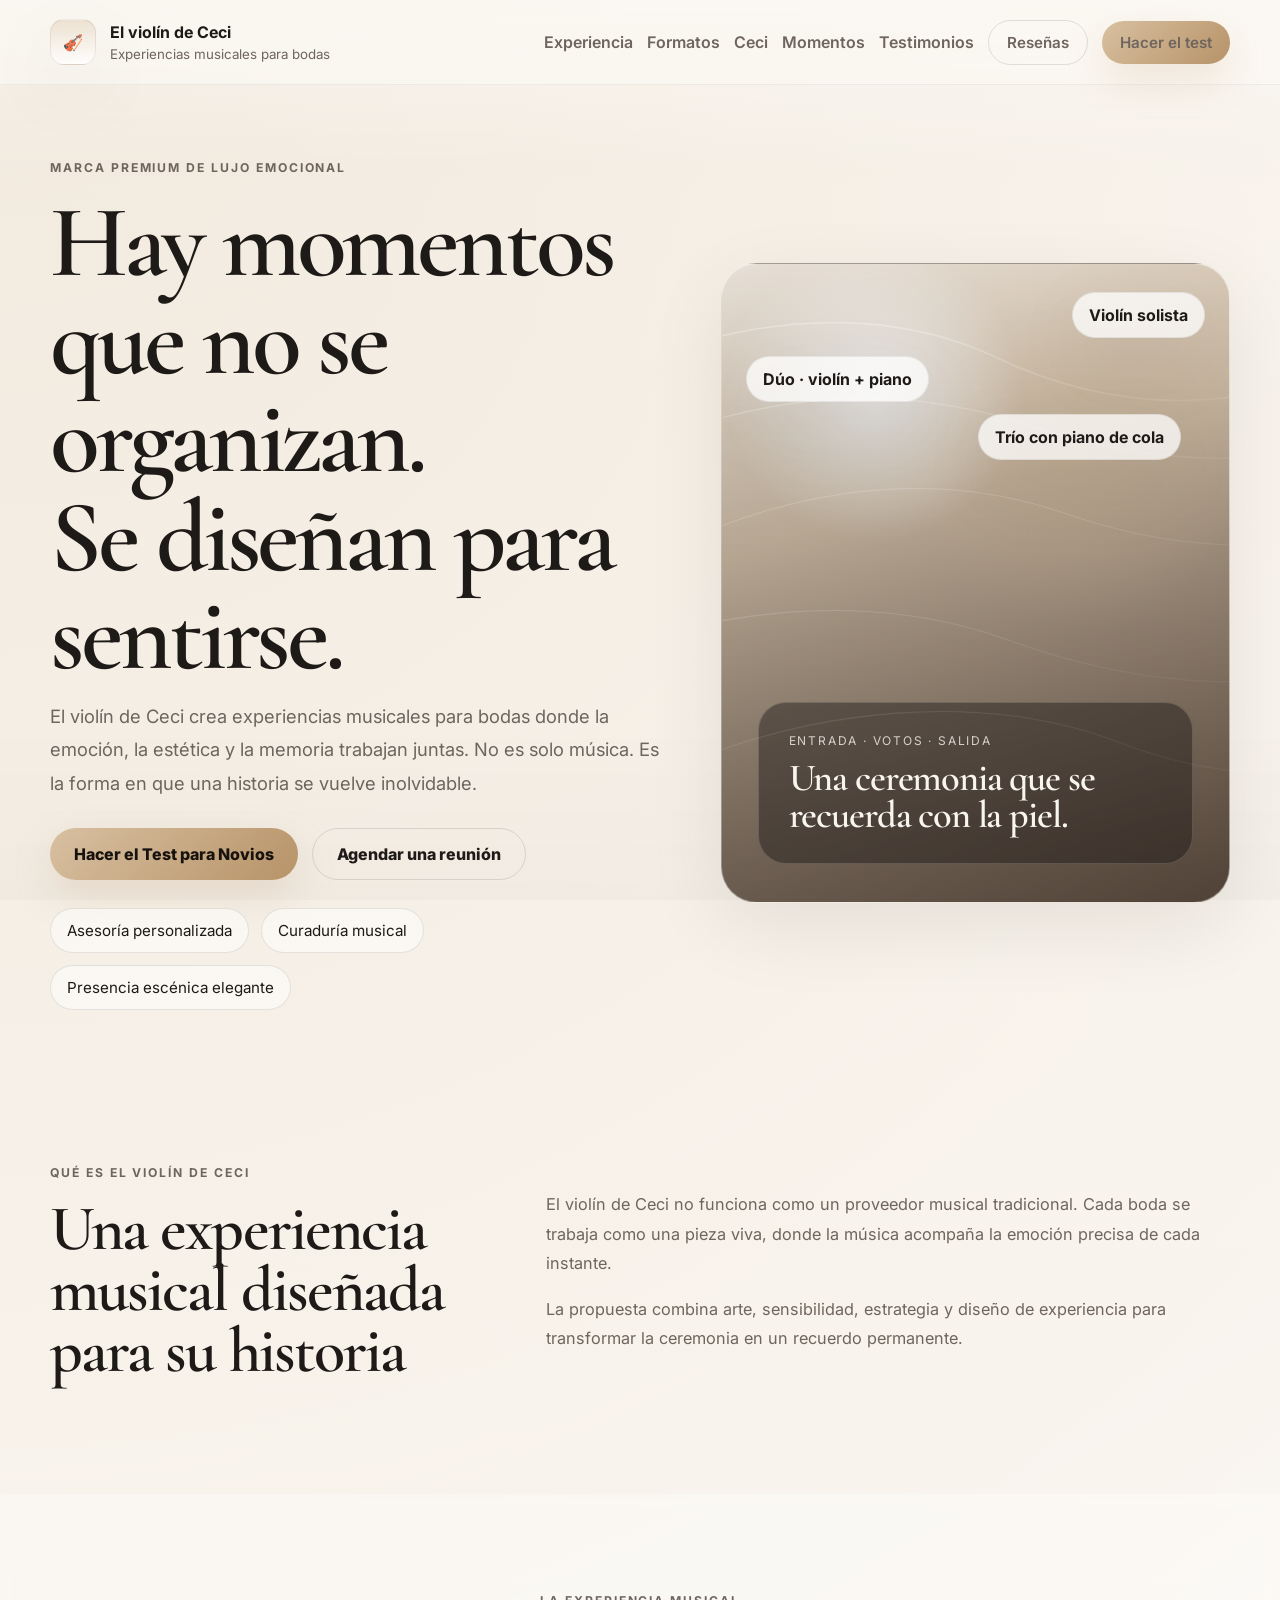
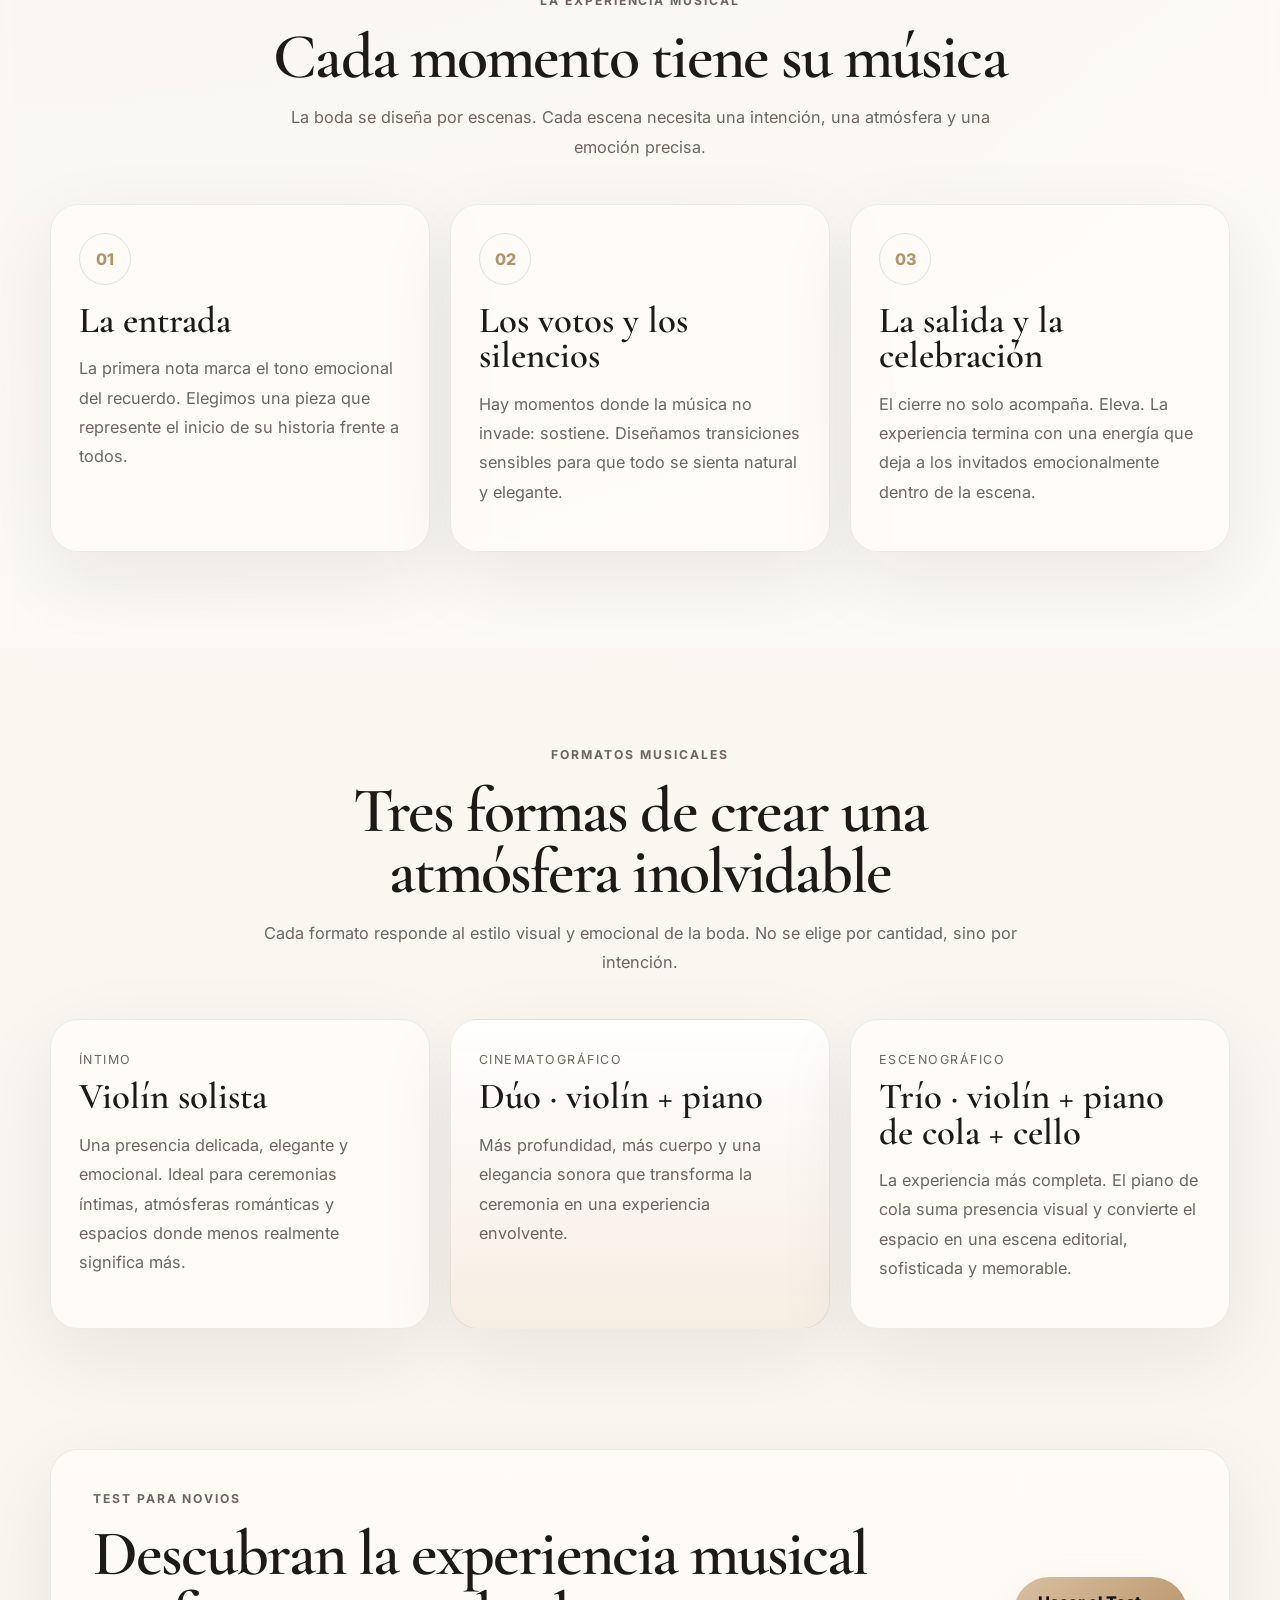
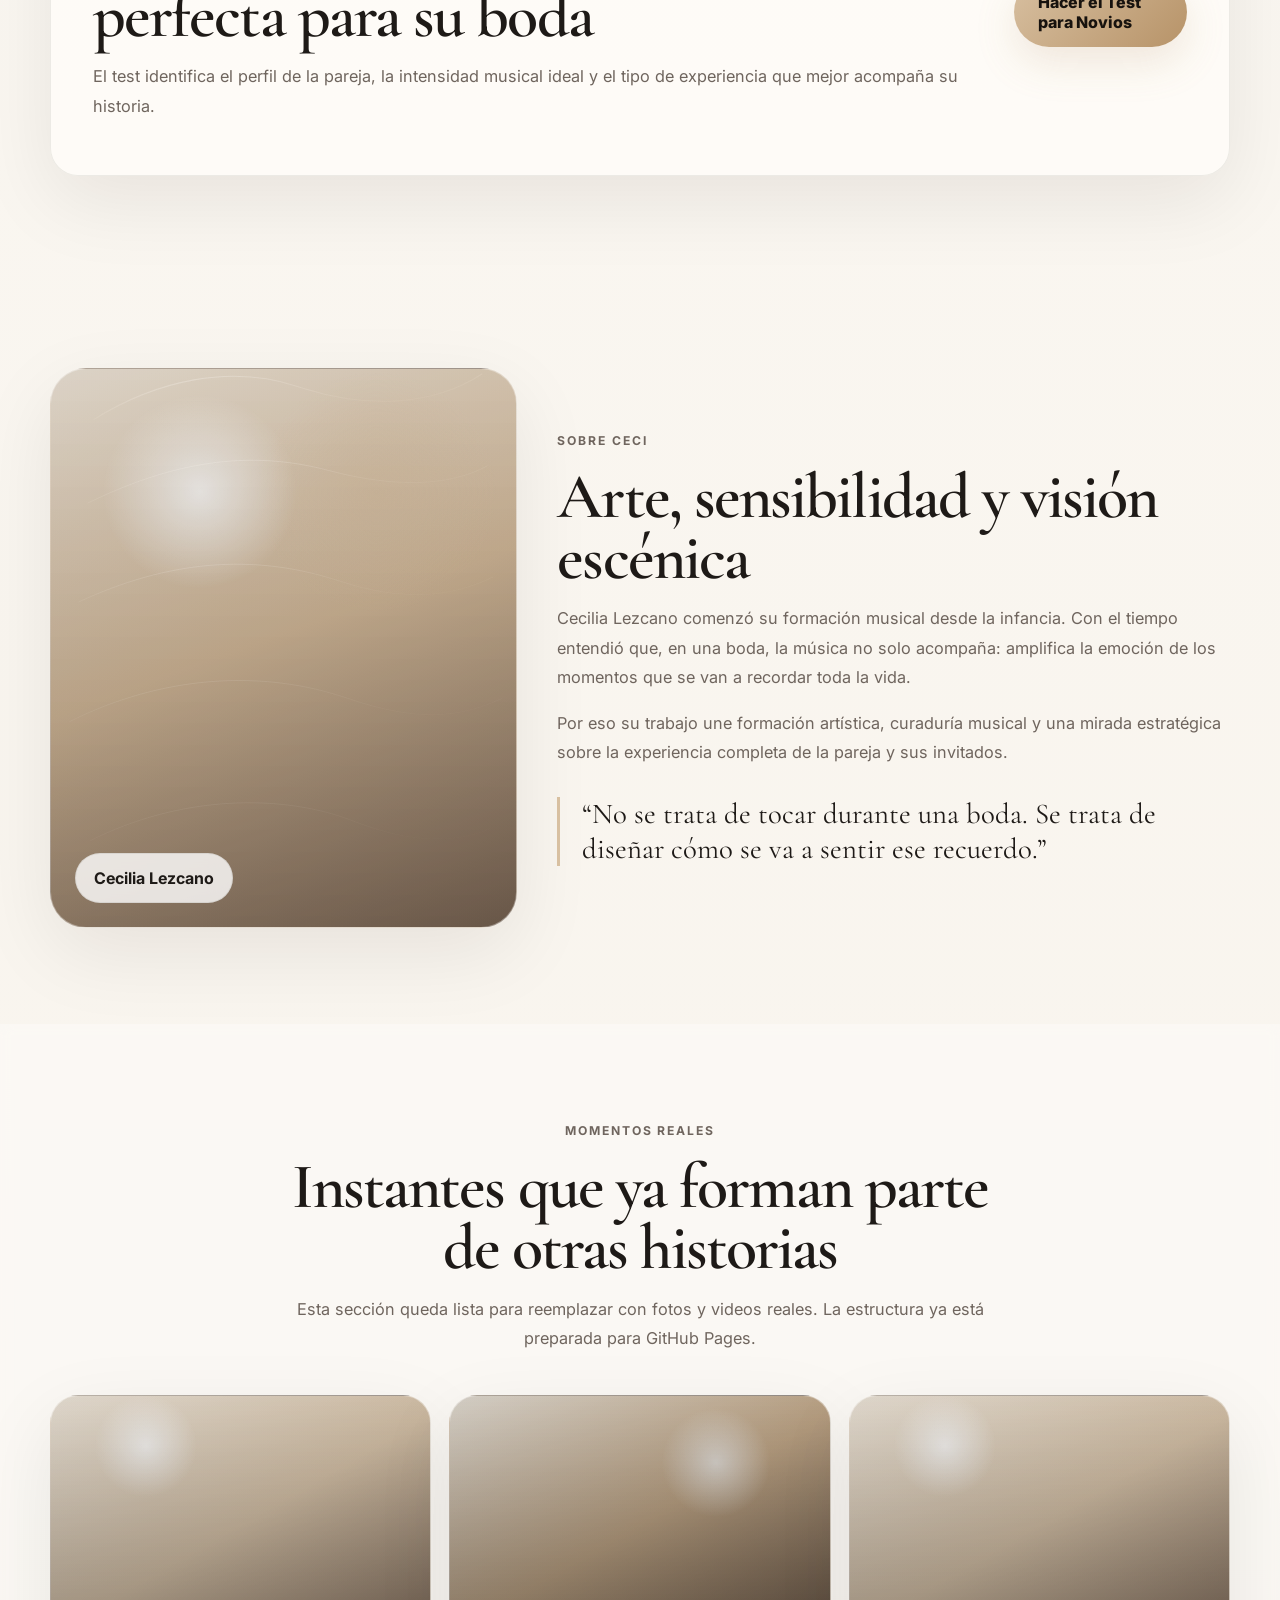
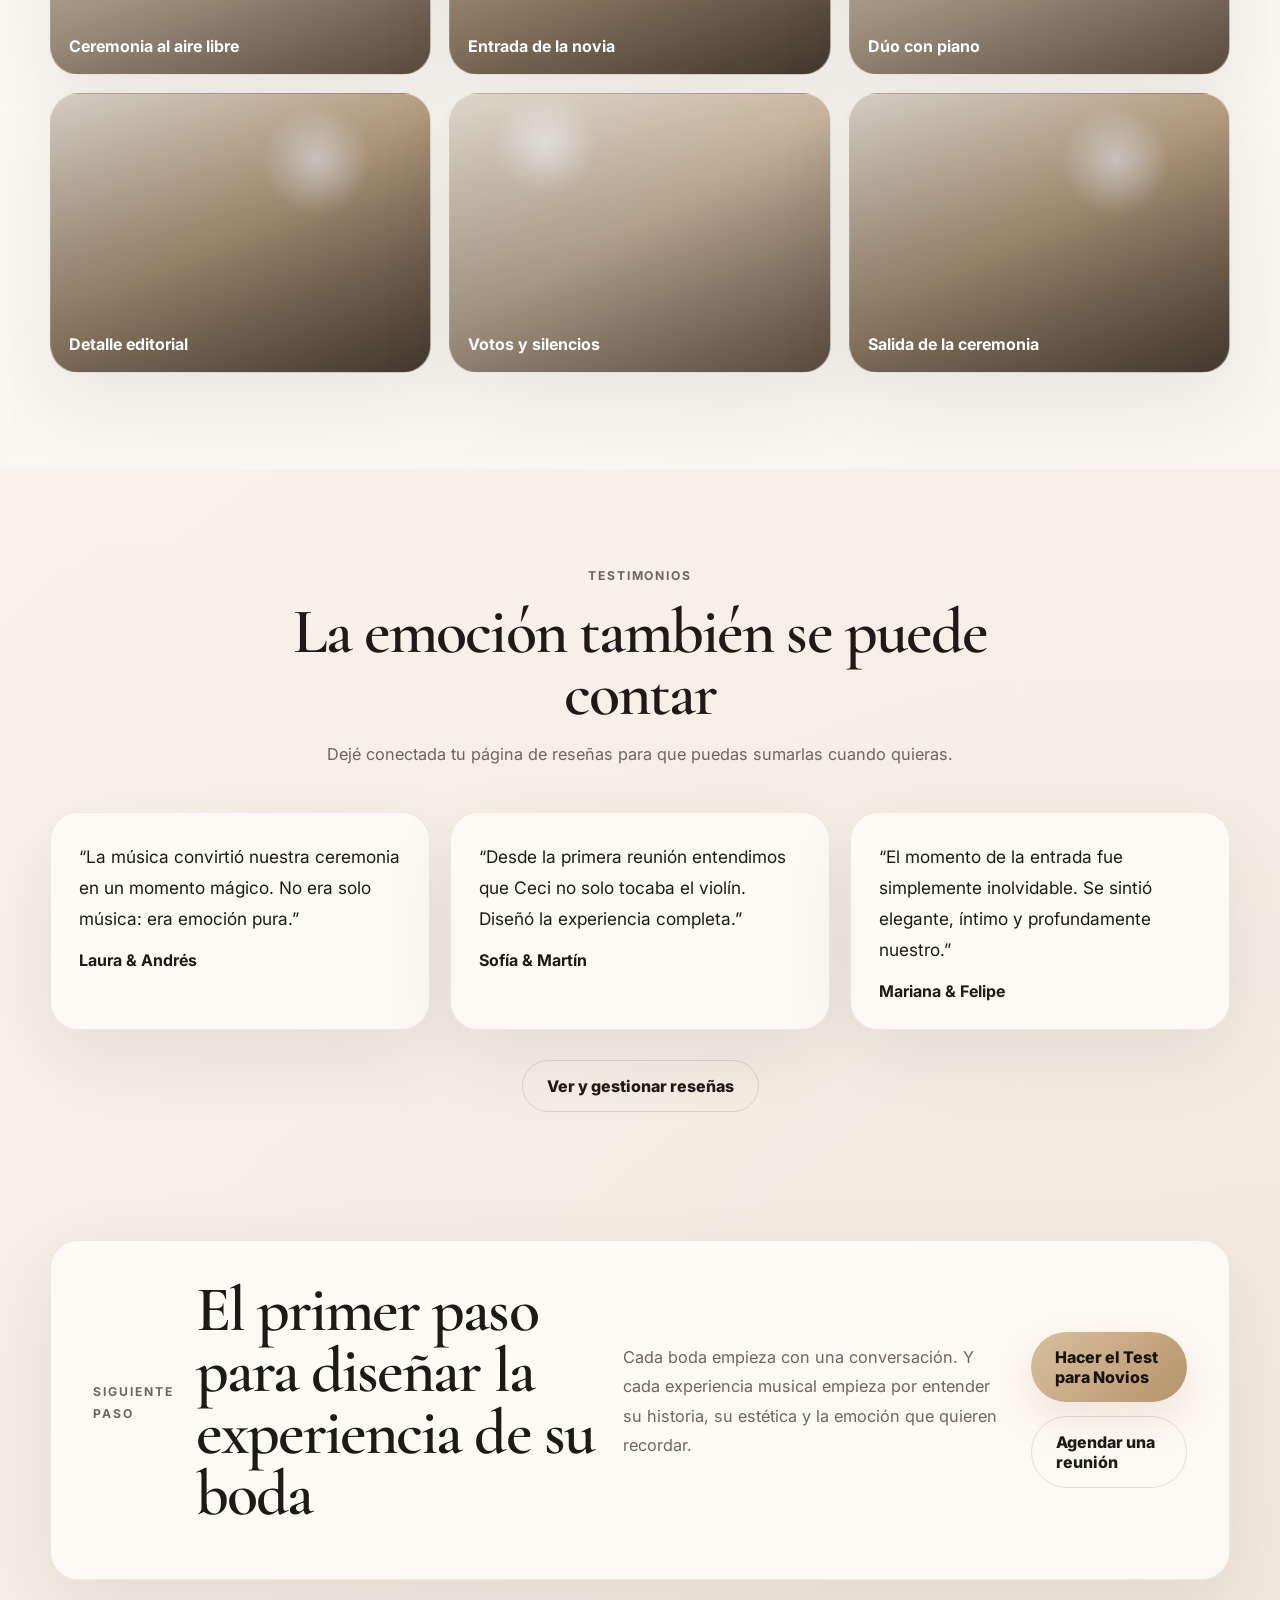
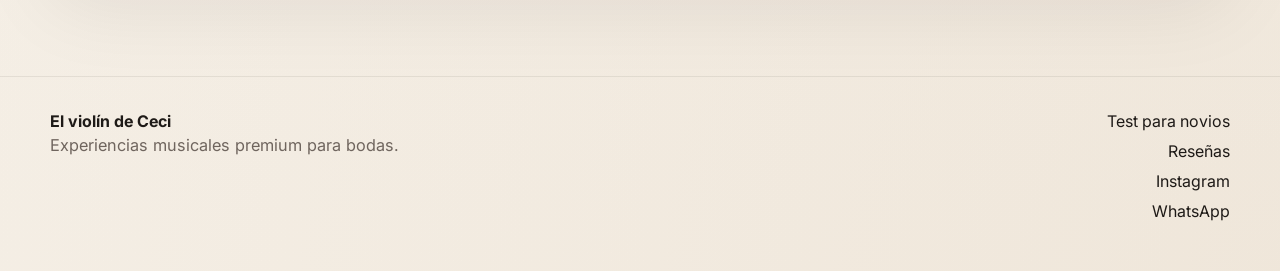
==== index.html @ d6ac6582 "Add files via upload" ====
<!doctype html>
<html lang="es">
<head>
  <meta charset="utf-8" />
  <meta name="viewport" content="width=device-width, initial-scale=1" />
  <title>El violín de Ceci — Experiencias musicales para bodas</title>
  <meta name="description" content="Experiencias musicales premium para bodas. Arte, emoción y diseño de momentos inolvidables con El violín de Ceci." />
  <meta name="theme-color" content="#121212" />
  <meta property="og:title" content="El violín de Ceci" />
  <meta property="og:description" content="Experiencias musicales premium para bodas." />
  <meta property="og:type" content="website" />
  <link rel="preconnect" href="https://fonts.googleapis.com">
  <link rel="preconnect" href="https://fonts.gstatic.com" crossorigin>
  <link href="https://fonts.googleapis.com/css2?family=Cormorant+Garamond:wght@400;500;600;700&family=Inter:wght@400;500;600;700;800&display=swap" rel="stylesheet">
  <link rel="stylesheet" href="style.css" />
</head>
<body>
  <div class="site-shell"></div>

  <header class="header" id="top">
    <div class="container nav">
      <a class="brand" href="#top" aria-label="El violín de Ceci, inicio">
        <span class="brand-mark">🎻</span>
        <span>
          <strong>El violín de Ceci</strong>
          <small>Experiencias musicales para bodas</small>
        </span>
      </a>

      <button class="nav-toggle" id="navToggle" aria-expanded="false" aria-controls="navMenu">Menú</button>

      <nav class="nav-menu" id="navMenu">
        <a href="#experiencia">Experiencia</a>
        <a href="#formatos">Formatos</a>
        <a href="#ceci">Ceci</a>
        <a href="#momentos">Momentos</a>
        <a href="#testimonios">Testimonios</a>
        <a class="btn btn-outline btn-small" href="./reviews/">Reseñas</a>
        <a class="btn btn-small" href="./test/">Hacer el test</a>
      </nav>
    </div>
  </header>

  <main>
    <section class="hero section">
      <div class="container hero-grid">
        <div class="hero-copy reveal">
          <p class="eyebrow">Marca premium de lujo emocional</p>
          <h1>Hay momentos que no se organizan.<br>Se diseñan para sentirse.</h1>
          <p class="lead">El violín de Ceci crea experiencias musicales para bodas donde la emoción, la estética y la memoria trabajan juntas. No es solo música. Es la forma en que una historia se vuelve inolvidable.</p>
          <div class="hero-actions">
            <a class="btn" href="./test/">Hacer el Test para Novios</a>
            <a class="btn btn-ghost" href="#reunion">Agendar una reunión</a>
          </div>
          <ul class="hero-points">
            <li>Asesoría personalizada</li>
            <li>Curaduría musical</li>
            <li>Presencia escénica elegante</li>
          </ul>
        </div>

        <div class="hero-visual reveal delay-1" aria-hidden="true">
          <div class="hero-frame">
            <div class="scene-card scene-main">
              <span class="scene-kicker">Entrada · votos · salida</span>
              <h2>Una ceremonia que se recuerda con la piel.</h2>
            </div>
            <div class="floating-note floating-note-a">Violín solista</div>
            <div class="floating-note floating-note-b">Dúo · violín + piano</div>
            <div class="floating-note floating-note-c">Trío con piano de cola</div>
          </div>
        </div>
      </div>
    </section>

    <section class="section intro" id="experiencia">
      <div class="container split split-intro">
        <div class="reveal">
          <p class="eyebrow">Qué es El violín de Ceci</p>
          <h2>Una experiencia musical diseñada para su historia</h2>
        </div>
        <div class="reveal delay-1">
          <p>El violín de Ceci no funciona como un proveedor musical tradicional. Cada boda se trabaja como una pieza viva, donde la música acompaña la emoción precisa de cada instante.</p>
          <p>La propuesta combina arte, sensibilidad, estrategia y diseño de experiencia para transformar la ceremonia en un recuerdo permanente.</p>
        </div>
      </div>
    </section>

    <section class="section section-soft">
      <div class="container">
        <div class="section-heading reveal">
          <p class="eyebrow">La experiencia musical</p>
          <h2>Cada momento tiene su música</h2>
          <p>La boda se diseña por escenas. Cada escena necesita una intención, una atmósfera y una emoción precisa.</p>
        </div>

        <div class="timeline">
          <article class="timeline-card reveal">
            <span class="step">01</span>
            <h3>La entrada</h3>
            <p>La primera nota marca el tono emocional del recuerdo. Elegimos una pieza que represente el inicio de su historia frente a todos.</p>
          </article>
          <article class="timeline-card reveal delay-1">
            <span class="step">02</span>
            <h3>Los votos y los silencios</h3>
            <p>Hay momentos donde la música no invade: sostiene. Diseñamos transiciones sensibles para que todo se sienta natural y elegante.</p>
          </article>
          <article class="timeline-card reveal delay-2">
            <span class="step">03</span>
            <h3>La salida y la celebración</h3>
            <p>El cierre no solo acompaña. Eleva. La experiencia termina con una energía que deja a los invitados emocionalmente dentro de la escena.</p>
          </article>
        </div>
      </div>
    </section>

    <section class="section" id="formatos">
      <div class="container">
        <div class="section-heading reveal">
          <p class="eyebrow">Formatos musicales</p>
          <h2>Tres formas de crear una atmósfera inolvidable</h2>
          <p>Cada formato responde al estilo visual y emocional de la boda. No se elige por cantidad, sino por intención.</p>
        </div>

        <div class="cards-grid formats-grid">
          <article class="info-card reveal">
            <span class="card-tag">Íntimo</span>
            <h3>Violín solista</h3>
            <p>Una presencia delicada, elegante y emocional. Ideal para ceremonias íntimas, atmósferas románticas y espacios donde menos realmente significa más.</p>
          </article>
          <article class="info-card reveal delay-1 featured-card">
            <span class="card-tag">Cinematográfico</span>
            <h3>Dúo · violín + piano</h3>
            <p>Más profundidad, más cuerpo y una elegancia sonora que transforma la ceremonia en una experiencia envolvente.</p>
          </article>
          <article class="info-card reveal delay-2">
            <span class="card-tag">Escenográfico</span>
            <h3>Trío · violín + piano de cola + cello</h3>
            <p>La experiencia más completa. El piano de cola suma presencia visual y convierte el espacio en una escena editorial, sofisticada y memorable.</p>
          </article>
        </div>
      </div>
    </section>

    <section class="section cta-band">
      <div class="container cta-band-box reveal">
        <div>
          <p class="eyebrow">Test para novios</p>
          <h2>Descubran la experiencia musical perfecta para su boda</h2>
          <p>El test identifica el perfil de la pareja, la intensidad musical ideal y el tipo de experiencia que mejor acompaña su historia.</p>
        </div>
        <div class="cta-band-actions">
          <a class="btn" href="./test/">Hacer el Test para Novios</a>
        </div>
      </div>
    </section>

    <section class="section" id="ceci">
      <div class="container split split-bio">
        <div class="portrait reveal" aria-hidden="true">
          <div class="portrait-frame">
            <div class="portrait-badge">Cecilia Lezcano</div>
          </div>
        </div>
        <div class="reveal delay-1">
          <p class="eyebrow">Sobre Ceci</p>
          <h2>Arte, sensibilidad y visión escénica</h2>
          <p>Cecilia Lezcano comenzó su formación musical desde la infancia. Con el tiempo entendió que, en una boda, la música no solo acompaña: amplifica la emoción de los momentos que se van a recordar toda la vida.</p>
          <p>Por eso su trabajo une formación artística, curaduría musical y una mirada estratégica sobre la experiencia completa de la pareja y sus invitados.</p>
          <blockquote>“No se trata de tocar durante una boda. Se trata de diseñar cómo se va a sentir ese recuerdo.”</blockquote>
        </div>
      </div>
    </section>

    <section class="section section-soft" id="momentos">
      <div class="container">
        <div class="section-heading reveal">
          <p class="eyebrow">Momentos reales</p>
          <h2>Instantes que ya forman parte de otras historias</h2>
          <p>Esta sección queda lista para reemplazar con fotos y videos reales. La estructura ya está preparada para GitHub Pages.</p>
        </div>

        <div class="gallery-grid">
          <figure class="gallery-card reveal"><span>Ceremonia al aire libre</span></figure>
          <figure class="gallery-card reveal delay-1"><span>Entrada de la novia</span></figure>
          <figure class="gallery-card reveal delay-2"><span>Dúo con piano</span></figure>
          <figure class="gallery-card reveal"><span>Detalle editorial</span></figure>
          <figure class="gallery-card reveal delay-1"><span>Votos y silencios</span></figure>
          <figure class="gallery-card reveal delay-2"><span>Salida de la ceremonia</span></figure>
        </div>
      </div>
    </section>

    <section class="section" id="testimonios">
      <div class="container">
        <div class="section-heading reveal">
          <p class="eyebrow">Testimonios</p>
          <h2>La emoción también se puede contar</h2>
          <p>Dejé conectada tu página de reseñas para que puedas sumarlas cuando quieras.</p>
        </div>

        <div class="cards-grid testimonials-grid">
          <article class="quote-card reveal">
            <p>“La música convirtió nuestra ceremonia en un momento mágico. No era solo música: era emoción pura.”</p>
            <strong>Laura & Andrés</strong>
          </article>
          <article class="quote-card reveal delay-1">
            <p>“Desde la primera reunión entendimos que Ceci no solo tocaba el violín. Diseñó la experiencia completa.”</p>
            <strong>Sofía & Martín</strong>
          </article>
          <article class="quote-card reveal delay-2">
            <p>“El momento de la entrada fue simplemente inolvidable. Se sintió elegante, íntimo y profundamente nuestro.”</p>
            <strong>Mariana & Felipe</strong>
          </article>
        </div>

        <div class="center reveal">
          <a class="btn btn-outline" href="./reviews/">Ver y gestionar reseñas</a>
        </div>
      </div>
    </section>

    <section class="section final-cta" id="reunion">
      <div class="container final-box reveal">
        <p class="eyebrow">Siguiente paso</p>
        <h2>El primer paso para diseñar la experiencia de su boda</h2>
        <p>Cada boda empieza con una conversación. Y cada experiencia musical empieza por entender su historia, su estética y la emoción que quieren recordar.</p>
        <div class="hero-actions center-actions">
          <a class="btn" href="./test/">Hacer el Test para Novios</a>
          <a class="btn btn-ghost" href="https://calendly.com/elviolindececi/30min" target="_blank" rel="noopener">Agendar una reunión</a>
        </div>
      </div>
    </section>
  </main>

  <footer class="footer">
    <div class="container footer-grid">
      <div>
        <strong>El violín de Ceci</strong>
        <p>Experiencias musicales premium para bodas.</p>
      </div>
      <div class="footer-links">
        <a href="./test/">Test para novios</a>
        <a href="./reviews/">Reseñas</a>
        <a href="https://www.instagram.com/elviolindececi/" target="_blank" rel="noopener">Instagram</a>
        <a href="https://wa.me/595985689454" target="_blank" rel="noopener">WhatsApp</a>
      </div>
    </div>
  </footer>

  <script src="app.js"></script>
</body>
</html>
---- style.css ----
:root{
  --bg:#f7f2ea;
  --bg-soft:#fbf8f3;
  --text:#1e1a17;
  --muted:#6f655e;
  --line:rgba(30,26,23,.1);
  --champagne:#d8c0a1;
  --champagne-deep:#b79368;
  --soft-black:#171413;
  --card:#fffdf9cc;
  --shadow:0 25px 80px rgba(28,19,12,.08);
  --radius:28px;
  --radius-sm:18px;
}
*{box-sizing:border-box}
html{scroll-behavior:smooth}
body{
  margin:0;
  color:var(--text);
  background:
    radial-gradient(circle at top left, rgba(216,192,161,.28), transparent 35%),
    radial-gradient(circle at bottom right, rgba(183,147,104,.12), transparent 30%),
    linear-gradient(180deg,#fcfaf6 0%,var(--bg) 100%);
  font-family:Inter,system-ui,sans-serif;
}
body::before{
  content:"";
  position:fixed;
  inset:0;
  pointer-events:none;
  background:linear-gradient(180deg, rgba(255,255,255,.4), transparent 20%, transparent 80%, rgba(0,0,0,.02));
}
img{max-width:100%;display:block}
a{text-decoration:none;color:inherit}
.container{width:min(1180px,calc(100% - 40px));margin:0 auto}
.section{padding:96px 0;position:relative}
.section-soft{background:rgba(255,255,255,.35);backdrop-filter:blur(6px)}
.eyebrow{
  text-transform:uppercase;
  letter-spacing:.16em;
  font-size:.76rem;
  color:var(--muted);
  margin:0 0 14px;
  font-weight:700;
}
h1,h2,h3{font-family:"Cormorant Garamond", Georgia, serif; line-height:.96; margin:0 0 16px; font-weight:600}
h1{font-size:clamp(3.4rem,8vw,6.5rem); letter-spacing:-.04em}
h2{font-size:clamp(2.4rem,5vw,4rem); letter-spacing:-.03em}
h3{font-size:clamp(1.7rem,3vw,2.3rem)}
p{margin:0 0 16px; color:var(--muted); font-size:1.02rem; line-height:1.8}
.lead{font-size:1.15rem; max-width:62ch}
.header{
  position:sticky; top:0; z-index:20;
  backdrop-filter: blur(14px);
  background:rgba(251,248,243,.72);
  border-bottom:1px solid rgba(30,26,23,.06)
}
.nav{display:flex; align-items:center; justify-content:space-between; gap:18px; min-height:84px}
.brand{display:flex; align-items:center; gap:14px}
.brand strong{display:block; font-size:1rem}
.brand small{display:block; color:var(--muted); margin-top:4px}
.brand-mark{
  width:46px;height:46px;border-radius:14px;display:grid;place-items:center;
  background:linear-gradient(180deg, rgba(216,192,161,.4), rgba(255,255,255,.8));
  border:1px solid rgba(30,26,23,.08); box-shadow: var(--shadow);
}
.nav-menu{display:flex; align-items:center; gap:14px; flex-wrap:wrap}
.nav-menu a{color:var(--muted); font-weight:600}
.nav-toggle{display:none}
.btn{
  display:inline-flex; align-items:center; justify-content:center; gap:10px;
  border:none; padding:15px 24px; border-radius:999px; cursor:pointer;
  background:linear-gradient(135deg,var(--champagne),var(--champagne-deep));
  color:#17120e; font-weight:800; box-shadow:0 16px 40px rgba(183,147,104,.2);
}
.btn:hover{transform:translateY(-1px)}
.btn-ghost,.btn-outline{background:transparent; color:var(--text); border:1px solid rgba(30,26,23,.12); box-shadow:none}
.btn-small{padding:12px 18px; font-size:.95rem}
.hero{padding:72px 0 56px}
.hero-grid{display:grid; grid-template-columns:1.1fr .9fr; gap:48px; align-items:center}
.hero-actions{display:flex; gap:14px; flex-wrap:wrap; margin:28px 0 28px}
.hero-points{display:flex; gap:12px; padding:0; margin:0; list-style:none; flex-wrap:wrap}
.hero-points li{padding:12px 16px; border-radius:999px; border:1px solid var(--line); background:rgba(255,255,255,.5); color:var(--text); font-size:.95rem}
.hero-frame{
  position:relative; min-height:640px; border-radius:36px; overflow:hidden; box-shadow:var(--shadow);
  background:
    linear-gradient(180deg, rgba(20,18,17,.05), rgba(20,18,17,.34)),
    radial-gradient(circle at 30% 20%, rgba(255,255,255,.9), transparent 24%),
    radial-gradient(circle at 70% 30%, rgba(216,192,161,.55), transparent 30%),
    linear-gradient(160deg,#f2ebe2 0%,#d9c6ae 36%,#6f5a4a 100%);
  border:1px solid rgba(255,255,255,.4);
}
.hero-frame::after{
  content:""; position:absolute; inset:0;
  background:url("assets/hero-veil.svg") center/cover no-repeat;
  mix-blend-mode:screen; opacity:.45;
}
.scene-card{
  position:absolute; left:36px; right:36px; bottom:38px; padding:30px; border-radius:28px;
  background:rgba(19,17,15,.4); color:#f8f4ee; backdrop-filter:blur(18px);
  border:1px solid rgba(255,255,255,.16)
}
.scene-card h2{font-size:clamp(2rem,3vw,2.8rem); margin-bottom:0}
.scene-kicker{display:block; margin-bottom:12px; letter-spacing:.15em; text-transform:uppercase; font-size:.75rem; opacity:.8}
.floating-note{position:absolute; padding:12px 16px; border-radius:999px; background:rgba(255,255,255,.74); border:1px solid rgba(30,26,23,.08); color:var(--text); box-shadow:var(--shadow); font-weight:700}
.floating-note-a{top:28px; right:24px}
.floating-note-b{top:92px; left:24px}
.floating-note-c{top:150px; right:48px}
.split{display:grid; gap:40px; align-items:center}
.split-intro{grid-template-columns:.8fr 1.2fr}
.split-bio{grid-template-columns:.82fr 1.18fr}
.section-heading{max-width:760px; margin:0 auto 42px; text-align:center}
.timeline{display:grid; grid-template-columns:repeat(3,1fr); gap:20px}
.timeline-card,.info-card,.quote-card,.cta-band-box,.final-box{
  background:var(--card); border:1px solid rgba(30,26,23,.08); border-radius:var(--radius); box-shadow:var(--shadow)
}
.timeline-card,.info-card,.quote-card{padding:28px}
.step{display:inline-flex; width:52px;height:52px;align-items:center;justify-content:center;border-radius:50%; border:1px solid rgba(30,26,23,.12); margin-bottom:18px; font-weight:800; color:var(--champagne-deep)}
.cards-grid{display:grid; grid-template-columns:repeat(3,1fr); gap:20px}
.card-tag{display:inline-block; font-size:.78rem; text-transform:uppercase; letter-spacing:.12em; color:var(--muted); margin-bottom:12px}
.featured-card{background:linear-gradient(180deg, rgba(255,255,255,.98), rgba(246,237,225,.96))}
.cta-band-box,.final-box{padding:38px 42px; display:flex; gap:22px; align-items:center; justify-content:space-between}
.cta-band{padding-top:24px}
.portrait-frame{
  min-height:560px; border-radius:36px; overflow:hidden; position:relative; box-shadow:var(--shadow);
  background:
    linear-gradient(180deg, rgba(15,12,10,.08), rgba(15,12,10,.18)),
    radial-gradient(circle at 32% 22%, rgba(255,255,255,.85), transparent 18%),
    radial-gradient(circle at 70% 22%, rgba(216,192,161,.55), transparent 22%),
    linear-gradient(160deg,#ede4d7 0%,#d3b999 48%,#7b6655 100%);
  border:1px solid rgba(255,255,255,.35)
}
.portrait-frame::after{content:""; position:absolute; inset:0; background:url("assets/portrait-veil.svg") center/cover no-repeat; opacity:.5}
.portrait-badge{
  position:absolute; left:24px; bottom:24px; padding:14px 18px; border-radius:999px;
  background:rgba(255,255,255,.8); backdrop-filter:blur(10px); border:1px solid rgba(30,26,23,.08); font-weight:700
}
blockquote{margin:30px 0 0; padding-left:22px; border-left:3px solid var(--champagne); color:var(--text); font-family:"Cormorant Garamond", serif; font-size:1.8rem; line-height:1.2}
.gallery-grid{display:grid; grid-template-columns:repeat(3,1fr); gap:18px}
.gallery-card{
  min-height:280px; margin:0; border-radius:28px; overflow:hidden; position:relative; box-shadow:var(--shadow);
  background:
    linear-gradient(180deg, rgba(19,17,15,.08), rgba(19,17,15,.34)),
    radial-gradient(circle at 25% 18%, rgba(255,255,255,.85), transparent 14%),
    linear-gradient(150deg,#efe7db 0%,#d9c5ab 48%,#7d6857 100%);
  border:1px solid rgba(255,255,255,.4)
}
.gallery-card:nth-child(2n){background:linear-gradient(180deg, rgba(19,17,15,.14), rgba(19,17,15,.42)),radial-gradient(circle at 70% 24%, rgba(255,255,255,.78), transparent 16%),linear-gradient(150deg,#f2ece2 0%,#cfb391 48%,#665344 100%)}
.gallery-card span{position:absolute; left:18px; bottom:18px; color:#fff; font-weight:700}
.testimonials-grid .quote-card p{color:var(--text); font-size:1.08rem}
.center{text-align:center; margin-top:30px}
.final-cta{padding-top:32px}
.center-actions{justify-content:center}
.footer{padding:34px 0 50px; border-top:1px solid rgba(30,26,23,.08)}
.footer-grid{display:flex; justify-content:space-between; gap:24px; align-items:flex-start}
.footer-links{display:grid; gap:10px; justify-items:end}
.reveal{opacity:0; transform:translateY(24px); transition:opacity .7s ease, transform .7s ease}
.reveal.visible{opacity:1; transform:translateY(0)}
.delay-1{transition-delay:.12s}
.delay-2{transition-delay:.24s}

@media (max-width: 960px){
  .hero-grid,.split-intro,.split-bio,.timeline,.cards-grid,.gallery-grid{grid-template-columns:1fr}
  .hero-frame,.portrait-frame{min-height:480px}
  .cta-band-box,.final-box,.footer-grid{flex-direction:column; align-items:flex-start}
  .footer-links{justify-items:start}
}
@media (max-width: 760px){
  .nav{min-height:74px}
  .nav-toggle{display:inline-flex; border:1px solid rgba(30,26,23,.1); background:rgba(255,255,255,.6); border-radius:999px; padding:11px 16px; font-weight:700}
  .nav-menu{
    position:absolute; top:82px; left:20px; right:20px; display:none; padding:16px; flex-direction:column; align-items:flex-start;
    background:rgba(255,250,244,.95); border:1px solid rgba(30,26,23,.08); border-radius:24px; box-shadow:var(--shadow)
  }
  .nav-menu.open{display:flex}
  h1{font-size:clamp(2.8rem,14vw,4.3rem)}
  .section{padding:72px 0}
  .hero{padding-top:40px}
  .hero-frame{min-height:420px}
  .scene-card{left:18px; right:18px; bottom:18px; padding:22px}
  .floating-note{font-size:.84rem}
}
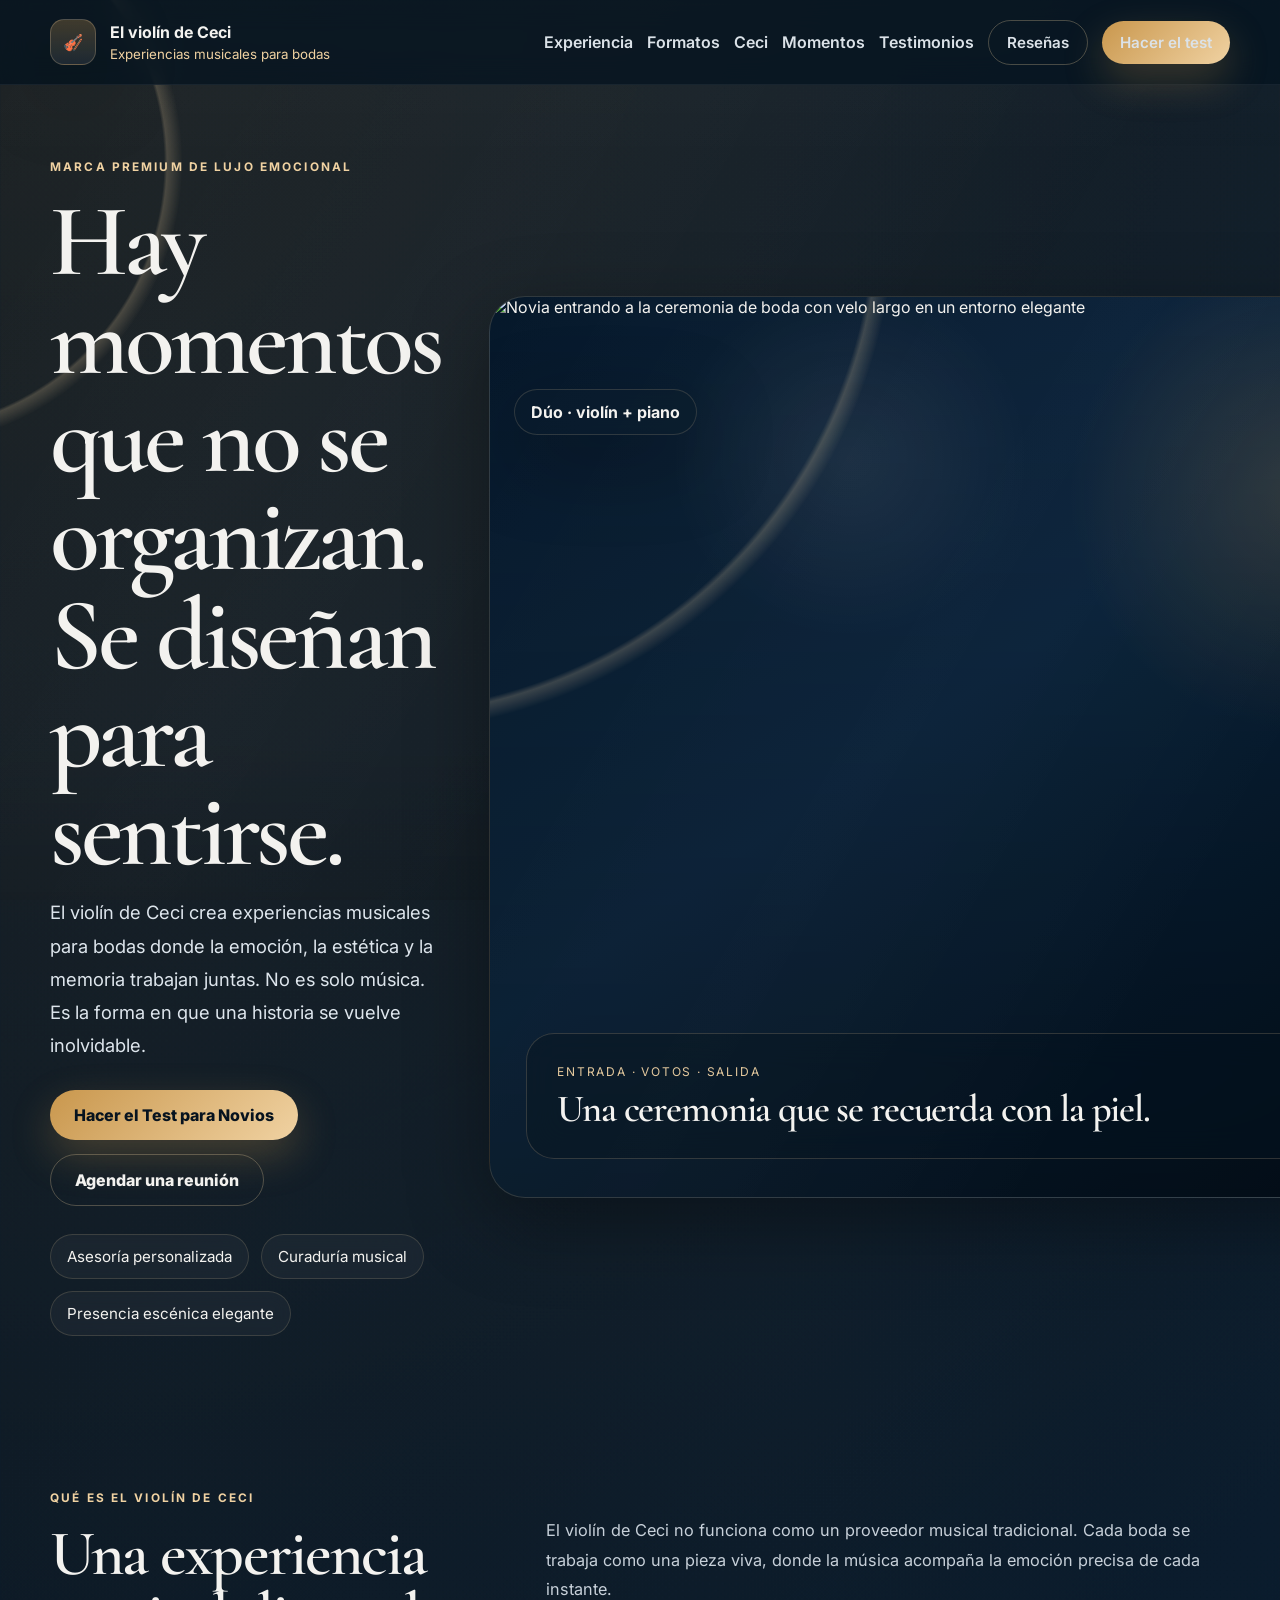
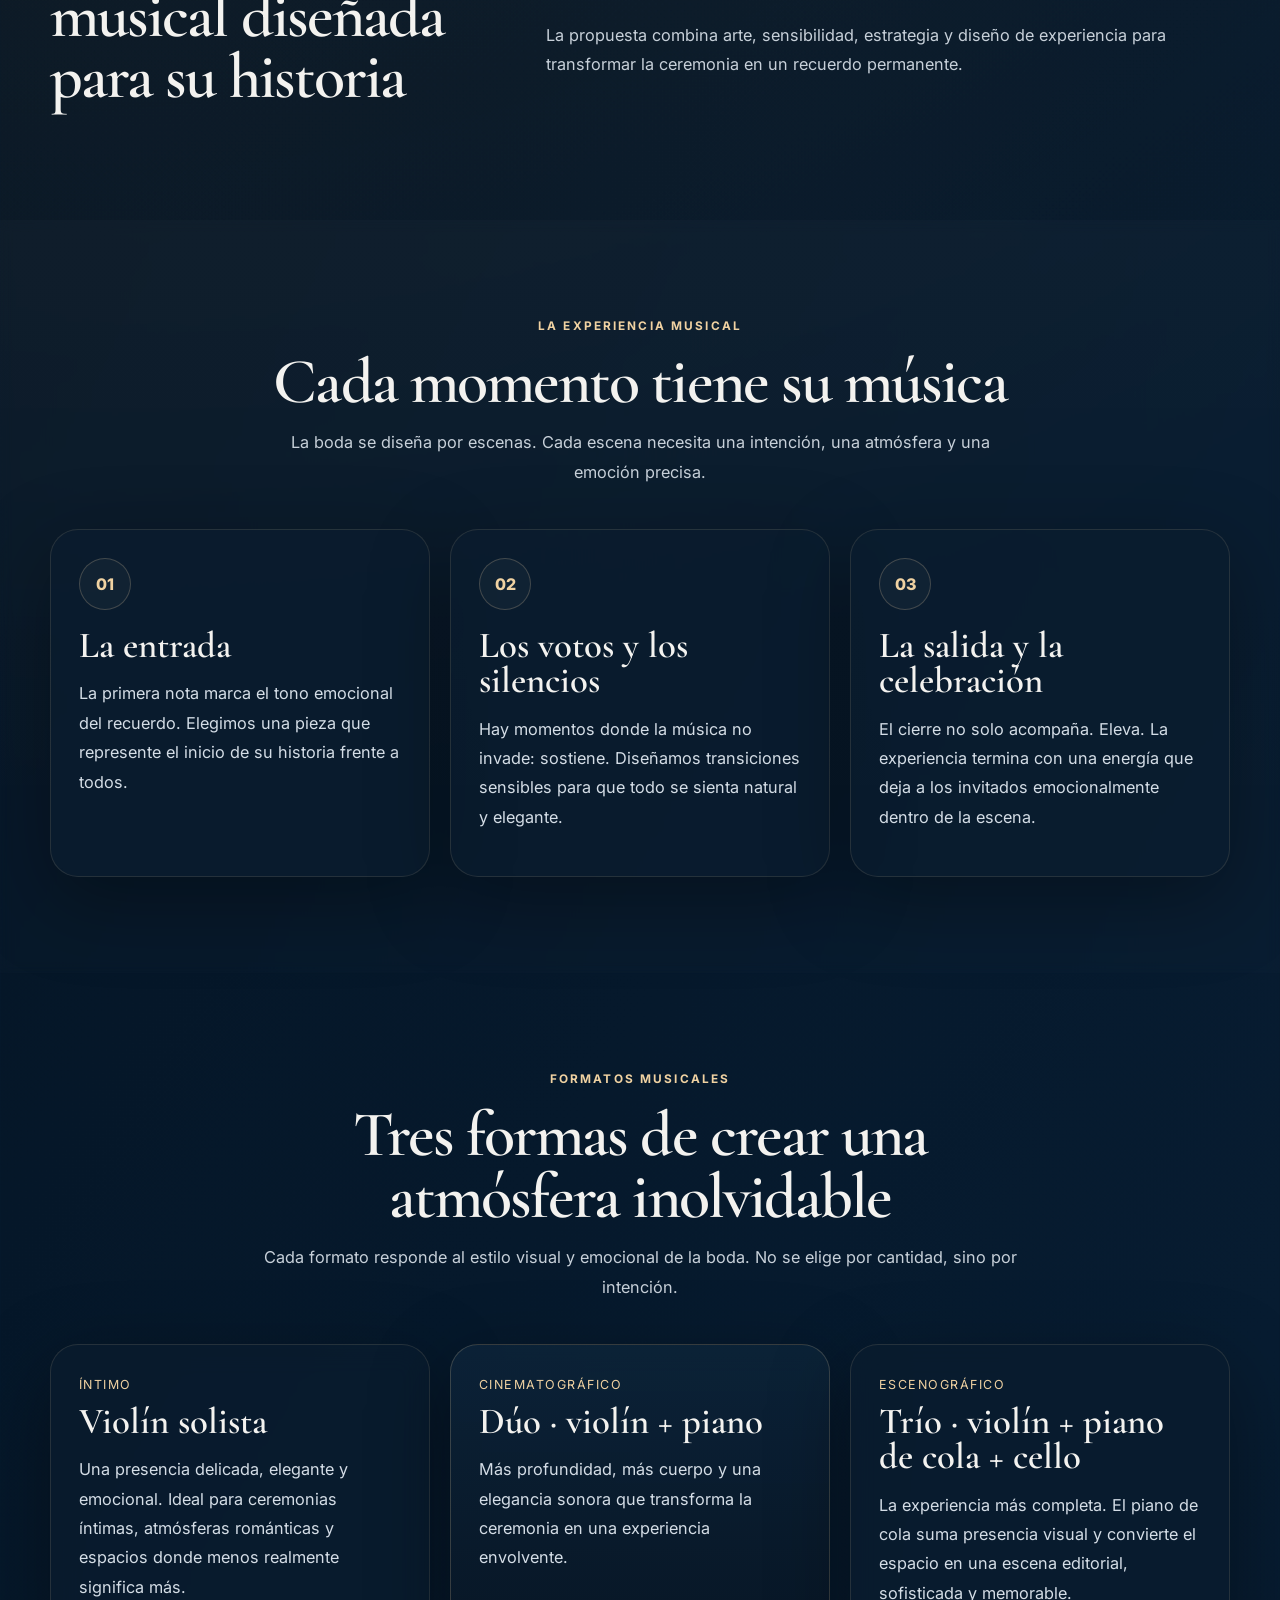
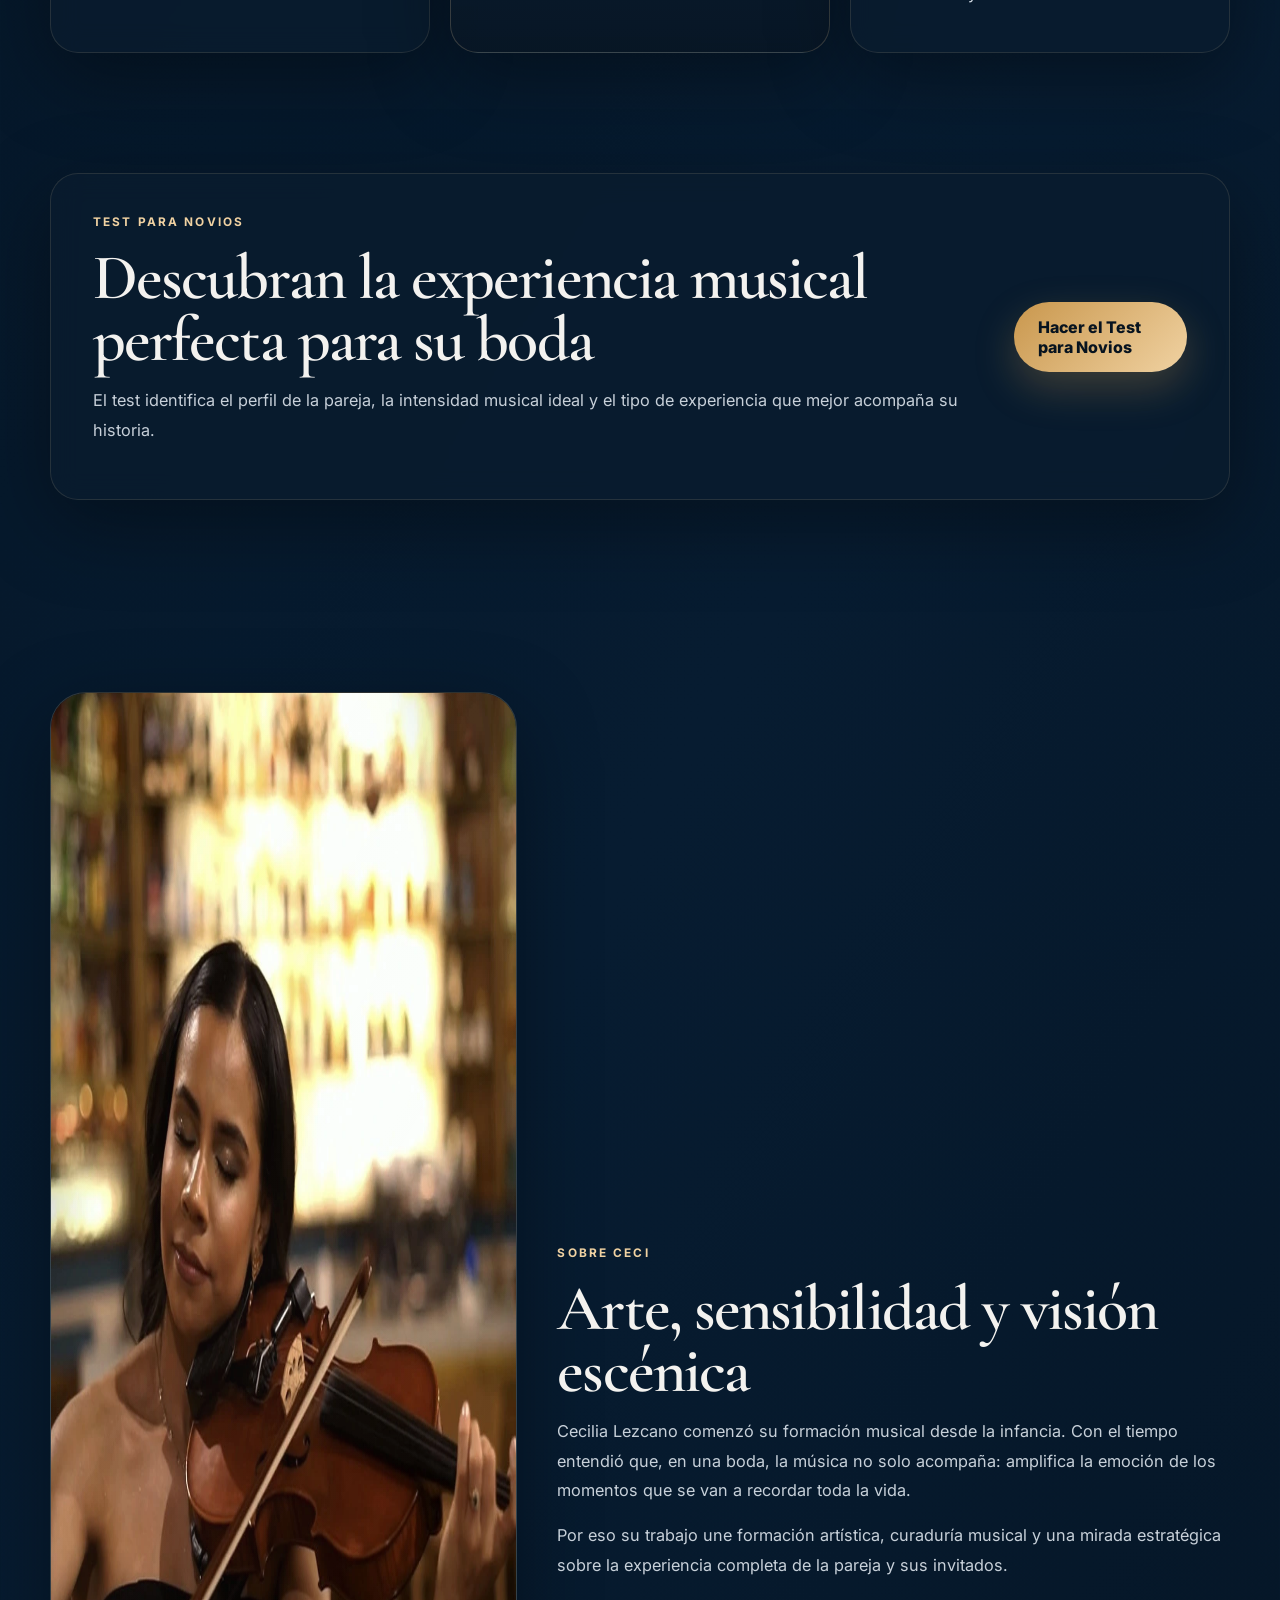
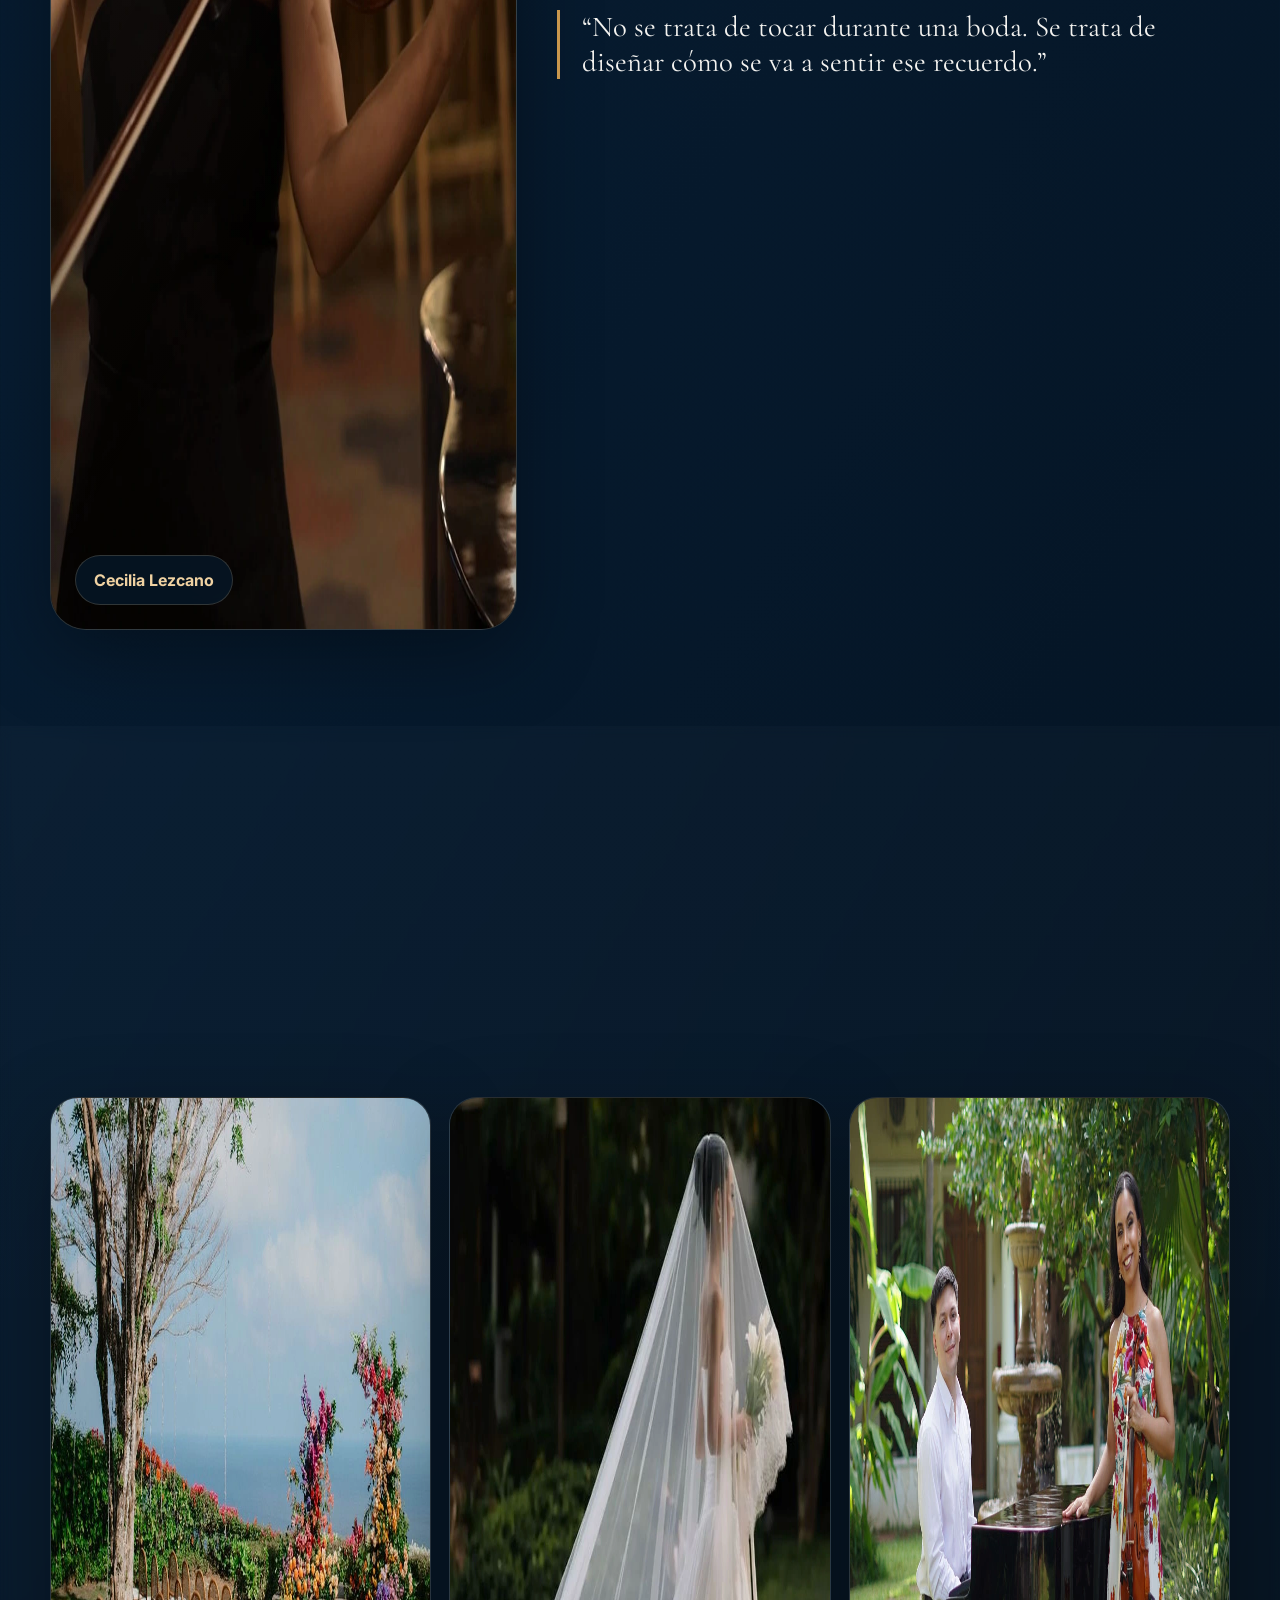
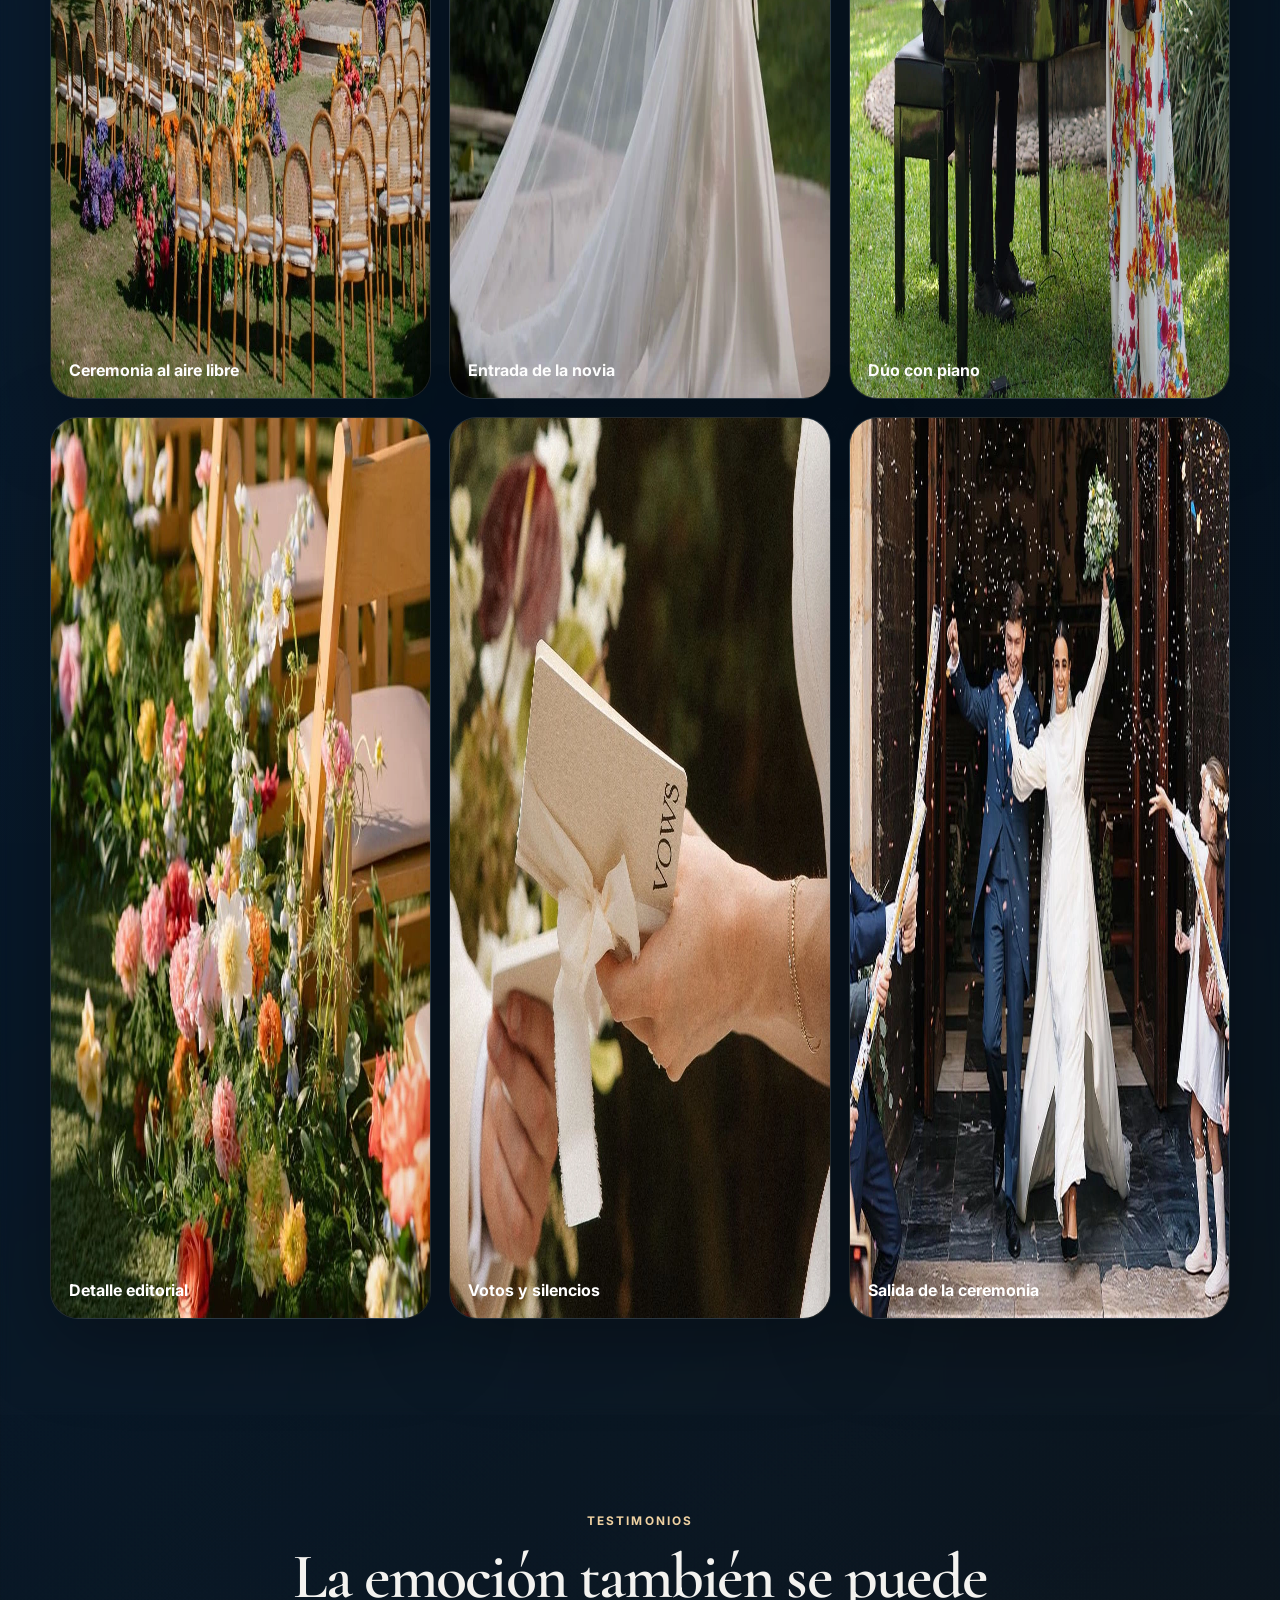
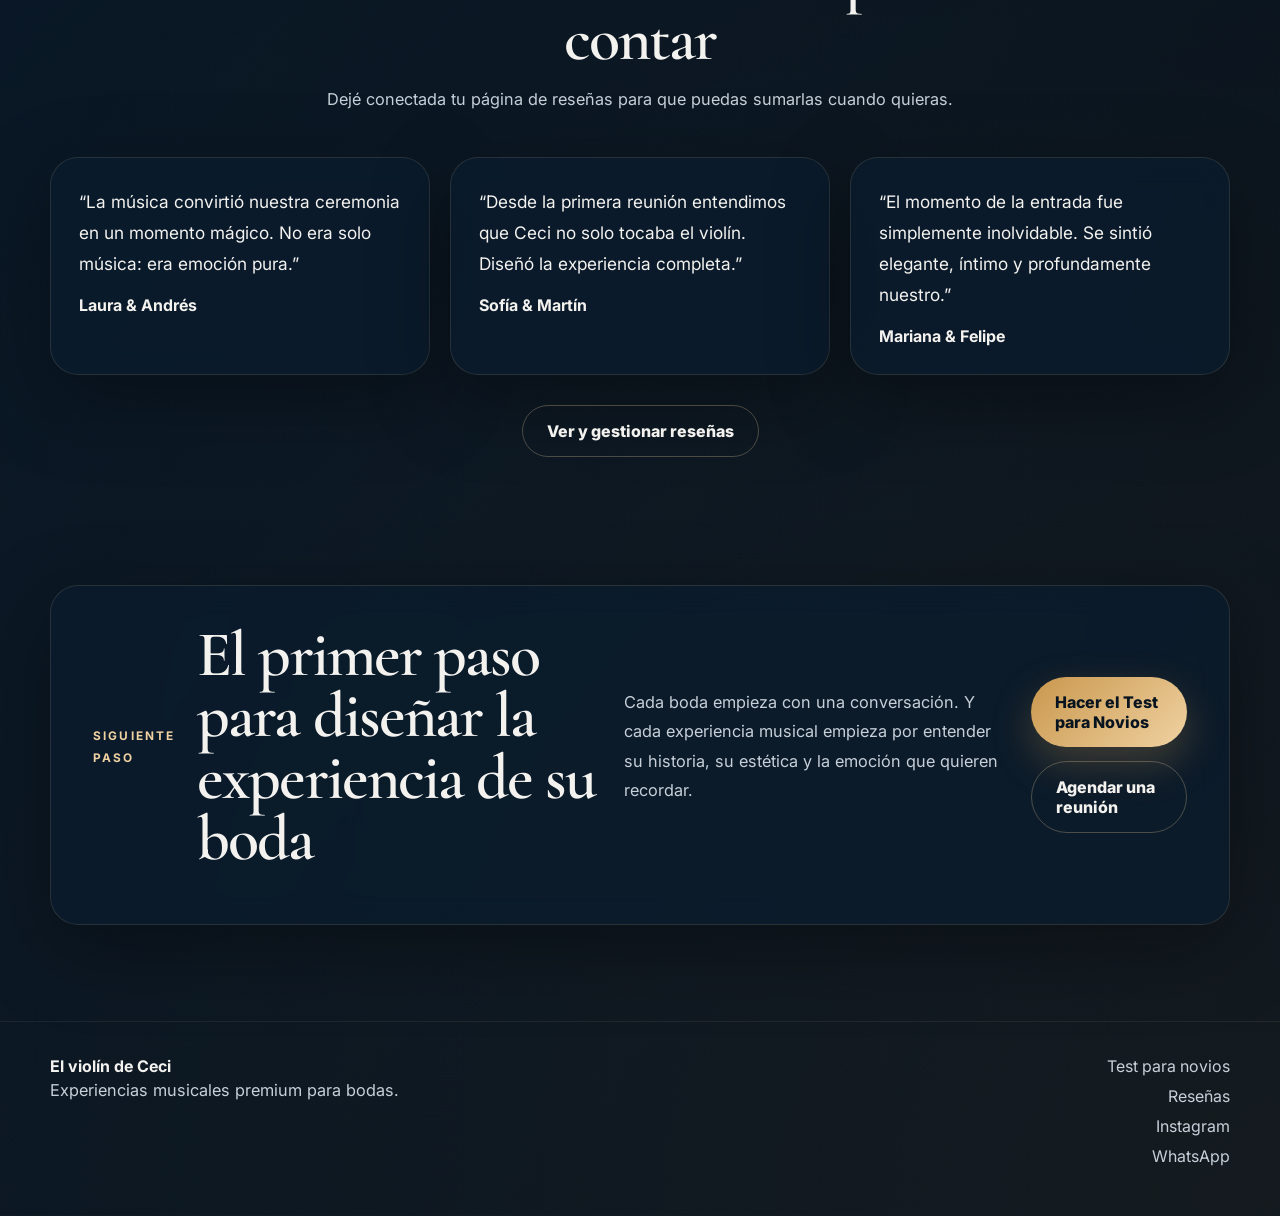
==== commit a9796431: "Revise hero visual, portrait, and gallery sections Updated hero visual and portrait sections with ne" ====
--- a/index.html
+++ b/index.html
@@ -59,12 +59,21 @@
           </ul>
         </div>
 
-        <div class="hero-visual reveal delay-1" aria-hidden="true">
+        <div class="hero-visual reveal delay-1">
           <div class="hero-frame">
+            <img
+              class="media-cover"
+              src="./assets/fotos/violin-boda-ceremonia-principal.webp"
+              alt="Novia entrando a la ceremonia de boda con velo largo en un entorno elegante"
+              width="1200"
+              height="900"
+            />
+
             <div class="scene-card scene-main">
               <span class="scene-kicker">Entrada · votos · salida</span>
               <h2>Una ceremonia que se recuerda con la piel.</h2>
             </div>
+
             <div class="floating-note floating-note-a">Violín solista</div>
             <div class="floating-note floating-note-b">Dúo · violín + piano</div>
             <div class="floating-note floating-note-c">Trío con piano de cola</div>
@@ -157,11 +166,19 @@
 
     <section class="section" id="ceci">
       <div class="container split split-bio">
-        <div class="portrait reveal" aria-hidden="true">
+        <div class="portrait reveal">
           <div class="portrait-frame">
+            <img
+              class="media-cover"
+              src="./assets/fotos/cecilia-lezcano-violinista-bodas.webp"
+              alt="Cecilia Lezcano interpretando violín en una ambientación elegante"
+              width="1047"
+              height="1536"
+            />
             <div class="portrait-badge">Cecilia Lezcano</div>
           </div>
         </div>
+
         <div class="reveal delay-1">
           <p class="eyebrow">Sobre Ceci</p>
           <h2>Arte, sensibilidad y visión escénica</h2>
@@ -177,16 +194,75 @@
         <div class="section-heading reveal">
           <p class="eyebrow">Momentos reales</p>
           <h2>Instantes que ya forman parte de otras historias</h2>
-          <p>Esta sección queda lista para reemplazar con fotos y videos reales. La estructura ya está preparada para GitHub Pages.</p>
+          <p>Una selección de escenas reales donde la música, la emoción y la estética se encontraron en el momento justo.</p>
         </div>
 
         <div class="gallery-grid">
-          <figure class="gallery-card reveal"><span>Ceremonia al aire libre</span></figure>
-          <figure class="gallery-card reveal delay-1"><span>Entrada de la novia</span></figure>
-          <figure class="gallery-card reveal delay-2"><span>Dúo con piano</span></figure>
-          <figure class="gallery-card reveal"><span>Detalle editorial</span></figure>
-          <figure class="gallery-card reveal delay-1"><span>Votos y silencios</span></figure>
-          <figure class="gallery-card reveal delay-2"><span>Salida de la ceremonia</span></figure>
+          <figure class="gallery-card reveal">
+            <img
+              class="media-cover"
+              src="./assets/fotos/ceremonia-boda-aire-libre.webp"
+              alt="Ceremonia de boda al aire libre con ambientación floral"
+              width="1200"
+              height="900"
+            />
+            <span>Ceremonia al aire libre</span>
+          </figure>
+
+          <figure class="gallery-card reveal delay-1">
+            <img
+              class="media-cover"
+              src="./assets/fotos/entrada-novia-violin.webp"
+              alt="Entrada de la novia en ceremonia elegante"
+              width="1200"
+              height="900"
+            />
+            <span>Entrada de la novia</span>
+          </figure>
+
+          <figure class="gallery-card reveal delay-2">
+            <img
+              class="media-cover"
+              src="./assets/fotos/duo-violin-piano-boda.webp"
+              alt="Dúo de violín y piano para boda en jardín"
+              width="1200"
+              height="900"
+            />
+            <span>Dúo con piano</span>
+          </figure>
+
+          <figure class="gallery-card reveal">
+            <img
+              class="media-cover"
+              src="./assets/fotos/detalle-ceremonia-musica.webp"
+              alt="Detalle floral de ceremonia de boda"
+              width="1200"
+              height="900"
+            />
+            <span>Detalle editorial</span>
+          </figure>
+
+          <figure class="gallery-card reveal delay-1">
+            <img
+              class="media-cover"
+              src="./assets/fotos/votos-boda-musica-en-vivo.webp"
+              alt="Momento íntimo de votos en ceremonia de boda"
+              width="1200"
+              height="900"
+            />
+            <span>Votos y silencios</span>
+          </figure>
+
+          <figure class="gallery-card reveal delay-2">
+            <img
+              class="media-cover"
+              src="./assets/fotos/salida-novios-musica-violin.webp"
+              alt="Salida de los novios después de la ceremonia"
+              width="1200"
+              height="900"
+            />
+            <span>Salida de la ceremonia</span>
+          </figure>
         </div>
       </div>
     </section>
--- a/style.css
+++ b/style.css
@@ -1,182 +1,660 @@
 :root{
-  --bg:#f7f2ea;
-  --bg-soft:#fbf8f3;
-  --text:#1e1a17;
-  --muted:#6f655e;
-  --line:rgba(30,26,23,.1);
-  --champagne:#d8c0a1;
-  --champagne-deep:#b79368;
-  --soft-black:#171413;
-  --card:#fffdf9cc;
-  --shadow:0 25px 80px rgba(28,19,12,.08);
+  --navy:#061b2d;
+  --navy-deep:#020d18;
+  --navy-soft:#0b2238;
+
+  --gold:#c9974d;
+  --gold-light:#f0d2a2;
+  --gold-soft:#d8b178;
+
+  --text:#f3f2ef;
+  --muted:#c7d0d9;
+  --line:rgba(255,255,255,.08);
+
+  --card:rgba(10,28,46,.72);
+  --card-strong:rgba(8,24,40,.9);
+
+  --shadow:0 24px 80px rgba(0,0,0,.35);
+
   --radius:28px;
   --radius-sm:18px;
 }
+
 *{box-sizing:border-box}
+
 html{scroll-behavior:smooth}
+
 body{
   margin:0;
   color:var(--text);
   background:
-    radial-gradient(circle at top left, rgba(216,192,161,.28), transparent 35%),
-    radial-gradient(circle at bottom right, rgba(183,147,104,.12), transparent 30%),
-    linear-gradient(180deg,#fcfaf6 0%,var(--bg) 100%);
+    radial-gradient(circle at top left, rgba(201,151,77,.14), transparent 26%),
+    radial-gradient(circle at bottom right, rgba(240,210,162,.08), transparent 24%),
+    linear-gradient(120deg, #03111f 0%, #071c31 45%, #020b14 100%);
   font-family:Inter,system-ui,sans-serif;
-}
+  position:relative;
+  overflow-x:hidden;
+}
+
 body::before{
   content:"";
   position:fixed;
   inset:0;
   pointer-events:none;
-  background:linear-gradient(180deg, rgba(255,255,255,.4), transparent 20%, transparent 80%, rgba(0,0,0,.02));
-}
+  background:
+    linear-gradient(120deg, transparent 0%, rgba(255,255,255,.02) 35%, transparent 70%),
+    linear-gradient(180deg, rgba(255,255,255,.02), transparent 18%, transparent 82%, rgba(0,0,0,.12));
+  z-index:0;
+}
+
+body::after{
+  content:"";
+  position:fixed;
+  inset:0;
+  pointer-events:none;
+  background:
+    radial-gradient(circle at -8% 18%, transparent 0 17%, rgba(240,210,162,.95) 17.2%, transparent 18.2%),
+    radial-gradient(circle at 108% 88%, transparent 0 15%, rgba(201,151,77,.95) 15.2%, transparent 16.2%);
+  opacity:.22;
+  z-index:0;
+}
+
 img{max-width:100%;display:block}
 a{text-decoration:none;color:inherit}
-.container{width:min(1180px,calc(100% - 40px));margin:0 auto}
-.section{padding:96px 0;position:relative}
-.section-soft{background:rgba(255,255,255,.35);backdrop-filter:blur(6px)}
+
+.container{
+  width:min(1180px,calc(100% - 40px));
+  margin:0 auto;
+  position:relative;
+  z-index:1;
+}
+
+.section{
+  padding:96px 0;
+  position:relative;
+  z-index:1;
+}
+
+.section-soft{
+  background:linear-gradient(180deg, rgba(255,255,255,.02), rgba(255,255,255,.01));
+  backdrop-filter:blur(6px);
+}
+
 .eyebrow{
   text-transform:uppercase;
-  letter-spacing:.16em;
-  font-size:.76rem;
-  color:var(--muted);
+  letter-spacing:.18em;
+  font-size:.74rem;
+  color:var(--gold-light);
   margin:0 0 14px;
   font-weight:700;
 }
-h1,h2,h3{font-family:"Cormorant Garamond", Georgia, serif; line-height:.96; margin:0 0 16px; font-weight:600}
-h1{font-size:clamp(3.4rem,8vw,6.5rem); letter-spacing:-.04em}
-h2{font-size:clamp(2.4rem,5vw,4rem); letter-spacing:-.03em}
-h3{font-size:clamp(1.7rem,3vw,2.3rem)}
-p{margin:0 0 16px; color:var(--muted); font-size:1.02rem; line-height:1.8}
-.lead{font-size:1.15rem; max-width:62ch}
+
+h1,h2,h3{
+  font-family:"Cormorant Garamond", Georgia, serif;
+  line-height:.96;
+  margin:0 0 16px;
+  font-weight:600;
+  color:var(--text);
+}
+
+h1{
+  font-size:clamp(3.5rem,8vw,6.4rem);
+  letter-spacing:-.04em;
+}
+
+h2{
+  font-size:clamp(2.6rem,5vw,4.2rem);
+  letter-spacing:-.03em;
+}
+
+h3{
+  font-size:clamp(1.7rem,3vw,2.3rem);
+}
+
+p{
+  margin:0 0 16px;
+  color:var(--muted);
+  font-size:1.02rem;
+  line-height:1.8;
+}
+
+.lead{
+  font-size:1.15rem;
+  max-width:62ch;
+  color:#dde5ec;
+}
+
 .header{
-  position:sticky; top:0; z-index:20;
-  backdrop-filter: blur(14px);
-  background:rgba(251,248,243,.72);
-  border-bottom:1px solid rgba(30,26,23,.06)
-}
-.nav{display:flex; align-items:center; justify-content:space-between; gap:18px; min-height:84px}
-.brand{display:flex; align-items:center; gap:14px}
-.brand strong{display:block; font-size:1rem}
-.brand small{display:block; color:var(--muted); margin-top:4px}
+  position:sticky;
+  top:0;
+  z-index:20;
+  backdrop-filter:blur(14px);
+  background:rgba(4,18,31,.72);
+  border-bottom:1px solid rgba(255,255,255,.06);
+}
+
+.nav{
+  position:relative;
+  display:flex;
+  align-items:center;
+  justify-content:space-between;
+  gap:18px;
+  min-height:84px;
+}
+
+.brand{
+  display:flex;
+  align-items:center;
+  gap:14px;
+}
+
+.brand strong{
+  display:block;
+  font-size:1rem;
+  color:var(--text);
+}
+
+.brand small{
+  display:block;
+  color:var(--gold-light);
+  margin-top:4px;
+}
+
 .brand-mark{
-  width:46px;height:46px;border-radius:14px;display:grid;place-items:center;
-  background:linear-gradient(180deg, rgba(216,192,161,.4), rgba(255,255,255,.8));
-  border:1px solid rgba(30,26,23,.08); box-shadow: var(--shadow);
-}
-.nav-menu{display:flex; align-items:center; gap:14px; flex-wrap:wrap}
-.nav-menu a{color:var(--muted); font-weight:600}
+  width:46px;
+  height:46px;
+  border-radius:14px;
+  display:grid;
+  place-items:center;
+  background:linear-gradient(180deg, rgba(201,151,77,.28), rgba(255,255,255,.08));
+  border:1px solid rgba(240,210,162,.24);
+  box-shadow:var(--shadow);
+}
+
+.nav-menu{
+  display:flex;
+  align-items:center;
+  gap:14px;
+  flex-wrap:wrap;
+}
+
+.nav-menu a{
+  color:#dbe2e8;
+  font-weight:600;
+}
+
+.nav-menu a:hover{
+  color:var(--gold-light);
+}
+
 .nav-toggle{display:none}
+
 .btn{
-  display:inline-flex; align-items:center; justify-content:center; gap:10px;
-  border:none; padding:15px 24px; border-radius:999px; cursor:pointer;
-  background:linear-gradient(135deg,var(--champagne),var(--champagne-deep));
-  color:#17120e; font-weight:800; box-shadow:0 16px 40px rgba(183,147,104,.2);
-}
-.btn:hover{transform:translateY(-1px)}
-.btn-ghost,.btn-outline{background:transparent; color:var(--text); border:1px solid rgba(30,26,23,.12); box-shadow:none}
-.btn-small{padding:12px 18px; font-size:.95rem}
-.hero{padding:72px 0 56px}
-.hero-grid{display:grid; grid-template-columns:1.1fr .9fr; gap:48px; align-items:center}
-.hero-actions{display:flex; gap:14px; flex-wrap:wrap; margin:28px 0 28px}
-.hero-points{display:flex; gap:12px; padding:0; margin:0; list-style:none; flex-wrap:wrap}
-.hero-points li{padding:12px 16px; border-radius:999px; border:1px solid var(--line); background:rgba(255,255,255,.5); color:var(--text); font-size:.95rem}
+  display:inline-flex;
+  align-items:center;
+  justify-content:center;
+  gap:10px;
+  border:none;
+  padding:15px 24px;
+  border-radius:999px;
+  cursor:pointer;
+  background:linear-gradient(135deg,var(--gold),var(--gold-light));
+  color:#07131f;
+  font-weight:800;
+  box-shadow:0 16px 40px rgba(201,151,77,.28);
+  transition:transform .2s ease, box-shadow .2s ease, border-color .2s ease;
+}
+
+.btn:hover{
+  transform:translateY(-2px);
+  box-shadow:0 20px 48px rgba(201,151,77,.34);
+}
+
+.btn-ghost,
+.btn-outline{
+  background:transparent;
+  color:var(--text);
+  border:1px solid rgba(240,210,162,.28);
+  box-shadow:none;
+}
+
+.btn-ghost:hover,
+.btn-outline:hover{
+  border-color:rgba(240,210,162,.5);
+  background:rgba(255,255,255,.03);
+}
+
+.btn-small{
+  padding:12px 18px;
+  font-size:.95rem;
+}
+
+.hero{
+  padding:72px 0 56px;
+}
+
+.hero-grid{
+  display:grid;
+  grid-template-columns:1.1fr .9fr;
+  gap:48px;
+  align-items:center;
+}
+
+.hero-actions{
+  display:flex;
+  gap:14px;
+  flex-wrap:wrap;
+  margin:28px 0 28px;
+}
+
+.hero-points{
+  display:flex;
+  gap:12px;
+  padding:0;
+  margin:0;
+  list-style:none;
+  flex-wrap:wrap;
+}
+
+.hero-points li{
+  padding:12px 16px;
+  border-radius:999px;
+  border:1px solid rgba(240,210,162,.16);
+  background:rgba(255,255,255,.04);
+  color:var(--text);
+  font-size:.95rem;
+  backdrop-filter:blur(8px);
+}
+
 .hero-frame{
-  position:relative; min-height:640px; border-radius:36px; overflow:hidden; box-shadow:var(--shadow);
-  background:
-    linear-gradient(180deg, rgba(20,18,17,.05), rgba(20,18,17,.34)),
-    radial-gradient(circle at 30% 20%, rgba(255,255,255,.9), transparent 24%),
-    radial-gradient(circle at 70% 30%, rgba(216,192,161,.55), transparent 30%),
-    linear-gradient(160deg,#f2ebe2 0%,#d9c6ae 36%,#6f5a4a 100%);
-  border:1px solid rgba(255,255,255,.4);
-}
+  position:relative;
+  min-height:640px;
+  border-radius:36px;
+  overflow:hidden;
+  box-shadow:var(--shadow);
+  background:
+    linear-gradient(180deg, rgba(0,0,0,.08), rgba(0,0,0,.3)),
+    radial-gradient(circle at 30% 18%, rgba(255,255,255,.08), transparent 16%),
+    radial-gradient(circle at 68% 22%, rgba(201,151,77,.22), transparent 22%),
+    linear-gradient(145deg, #071a2e 0%, #0a2743 42%, #020b14 100%);
+  border:1px solid rgba(240,210,162,.18);
+}
+
+.hero-frame::before{
+  content:"";
+  position:absolute;
+  inset:-10%;
+  background:
+    radial-gradient(circle at left top, transparent 0 28%, rgba(240,210,162,.95) 28.3%, transparent 29.2%),
+    radial-gradient(circle at right bottom, transparent 0 24%, rgba(201,151,77,.85) 24.2%, transparent 25%);
+  opacity:.22;
+}
+
 .hero-frame::after{
-  content:""; position:absolute; inset:0;
-  background:url("assets/hero-veil.svg") center/cover no-repeat;
-  mix-blend-mode:screen; opacity:.45;
-}
+  content:"";
+  position:absolute;
+  inset:0;
+  background:
+    linear-gradient(120deg, transparent 0%, rgba(255,255,255,.03) 38%, transparent 62%);
+  mix-blend-mode:screen;
+  opacity:.7;
+}
+
 .scene-card{
-  position:absolute; left:36px; right:36px; bottom:38px; padding:30px; border-radius:28px;
-  background:rgba(19,17,15,.4); color:#f8f4ee; backdrop-filter:blur(18px);
-  border:1px solid rgba(255,255,255,.16)
-}
-.scene-card h2{font-size:clamp(2rem,3vw,2.8rem); margin-bottom:0}
-.scene-kicker{display:block; margin-bottom:12px; letter-spacing:.15em; text-transform:uppercase; font-size:.75rem; opacity:.8}
-.floating-note{position:absolute; padding:12px 16px; border-radius:999px; background:rgba(255,255,255,.74); border:1px solid rgba(30,26,23,.08); color:var(--text); box-shadow:var(--shadow); font-weight:700}
+  position:absolute;
+  left:36px;
+  right:36px;
+  bottom:38px;
+  padding:30px;
+  border-radius:28px;
+  background:rgba(5,18,31,.56);
+  color:#f8f4ee;
+  backdrop-filter:blur(18px);
+  border:1px solid rgba(240,210,162,.18);
+}
+
+.scene-card h2{
+  font-size:clamp(2rem,3vw,2.8rem);
+  margin-bottom:0;
+}
+
+.scene-kicker{
+  display:block;
+  margin-bottom:12px;
+  letter-spacing:.15em;
+  text-transform:uppercase;
+  font-size:.75rem;
+  color:var(--gold-light);
+  opacity:.95;
+}
+
+.floating-note{
+  position:absolute;
+  padding:12px 16px;
+  border-radius:999px;
+  background:rgba(8,26,43,.78);
+  border:1px solid rgba(240,210,162,.16);
+  color:var(--text);
+  box-shadow:var(--shadow);
+  font-weight:700;
+  backdrop-filter:blur(10px);
+}
+
 .floating-note-a{top:28px; right:24px}
 .floating-note-b{top:92px; left:24px}
 .floating-note-c{top:150px; right:48px}
-.split{display:grid; gap:40px; align-items:center}
+
+.split{
+  display:grid;
+  gap:40px;
+  align-items:center;
+}
+
 .split-intro{grid-template-columns:.8fr 1.2fr}
 .split-bio{grid-template-columns:.82fr 1.18fr}
-.section-heading{max-width:760px; margin:0 auto 42px; text-align:center}
-.timeline{display:grid; grid-template-columns:repeat(3,1fr); gap:20px}
-.timeline-card,.info-card,.quote-card,.cta-band-box,.final-box{
-  background:var(--card); border:1px solid rgba(30,26,23,.08); border-radius:var(--radius); box-shadow:var(--shadow)
-}
-.timeline-card,.info-card,.quote-card{padding:28px}
-.step{display:inline-flex; width:52px;height:52px;align-items:center;justify-content:center;border-radius:50%; border:1px solid rgba(30,26,23,.12); margin-bottom:18px; font-weight:800; color:var(--champagne-deep)}
-.cards-grid{display:grid; grid-template-columns:repeat(3,1fr); gap:20px}
-.card-tag{display:inline-block; font-size:.78rem; text-transform:uppercase; letter-spacing:.12em; color:var(--muted); margin-bottom:12px}
-.featured-card{background:linear-gradient(180deg, rgba(255,255,255,.98), rgba(246,237,225,.96))}
-.cta-band-box,.final-box{padding:38px 42px; display:flex; gap:22px; align-items:center; justify-content:space-between}
+
+.section-heading{
+  max-width:760px;
+  margin:0 auto 42px;
+  text-align:center;
+}
+
+.timeline{
+  display:grid;
+  grid-template-columns:repeat(3,1fr);
+  gap:20px;
+}
+
+.timeline-card,
+.info-card,
+.quote-card,
+.cta-band-box,
+.final-box{
+  background:var(--card);
+  border:1px solid rgba(240,210,162,.12);
+  border-radius:var(--radius);
+  box-shadow:var(--shadow);
+  backdrop-filter:blur(14px);
+}
+
+.timeline-card,
+.info-card,
+.quote-card{
+  padding:28px;
+}
+
+.timeline-card p,
+.info-card p,
+.quote-card p{
+  color:#d4dde6;
+}
+
+.step{
+  display:inline-flex;
+  width:52px;
+  height:52px;
+  align-items:center;
+  justify-content:center;
+  border-radius:50%;
+  border:1px solid rgba(240,210,162,.22);
+  margin-bottom:18px;
+  font-weight:800;
+  color:var(--gold-light);
+  background:rgba(255,255,255,.03);
+}
+
+.cards-grid{
+  display:grid;
+  grid-template-columns:repeat(3,1fr);
+  gap:20px;
+}
+
+.card-tag{
+  display:inline-block;
+  font-size:.78rem;
+  text-transform:uppercase;
+  letter-spacing:.12em;
+  color:var(--gold-light);
+  margin-bottom:12px;
+}
+
+.featured-card{
+  background:linear-gradient(180deg, rgba(12,35,56,.92), rgba(8,22,37,.96));
+  border-color:rgba(240,210,162,.2);
+}
+
+.cta-band-box,
+.final-box{
+  padding:38px 42px;
+  display:flex;
+  gap:22px;
+  align-items:center;
+  justify-content:space-between;
+}
+
 .cta-band{padding-top:24px}
+
 .portrait-frame{
-  min-height:560px; border-radius:36px; overflow:hidden; position:relative; box-shadow:var(--shadow);
-  background:
-    linear-gradient(180deg, rgba(15,12,10,.08), rgba(15,12,10,.18)),
-    radial-gradient(circle at 32% 22%, rgba(255,255,255,.85), transparent 18%),
-    radial-gradient(circle at 70% 22%, rgba(216,192,161,.55), transparent 22%),
-    linear-gradient(160deg,#ede4d7 0%,#d3b999 48%,#7b6655 100%);
-  border:1px solid rgba(255,255,255,.35)
-}
-.portrait-frame::after{content:""; position:absolute; inset:0; background:url("assets/portrait-veil.svg") center/cover no-repeat; opacity:.5}
+  min-height:560px;
+  border-radius:36px;
+  overflow:hidden;
+  position:relative;
+  box-shadow:var(--shadow);
+  background:
+    linear-gradient(180deg, rgba(0,0,0,.08), rgba(0,0,0,.22)),
+    radial-gradient(circle at 32% 22%, rgba(255,255,255,.08), transparent 16%),
+    radial-gradient(circle at 72% 18%, rgba(201,151,77,.25), transparent 18%),
+    linear-gradient(160deg,#071a2e 0%, #0d2a46 48%, #03111d 100%);
+  border:1px solid rgba(240,210,162,.18);
+}
+
+.portrait-frame::after{
+  content:"";
+  position:absolute;
+  inset:0;
+  background:
+    linear-gradient(120deg, transparent 0%, rgba(255,255,255,.03) 42%, transparent 65%);
+  opacity:.8;
+}
+
 .portrait-badge{
-  position:absolute; left:24px; bottom:24px; padding:14px 18px; border-radius:999px;
-  background:rgba(255,255,255,.8); backdrop-filter:blur(10px); border:1px solid rgba(30,26,23,.08); font-weight:700
-}
-blockquote{margin:30px 0 0; padding-left:22px; border-left:3px solid var(--champagne); color:var(--text); font-family:"Cormorant Garamond", serif; font-size:1.8rem; line-height:1.2}
-.gallery-grid{display:grid; grid-template-columns:repeat(3,1fr); gap:18px}
+  position:absolute;
+  left:24px;
+  bottom:24px;
+  padding:14px 18px;
+  border-radius:999px;
+  background:rgba(7,24,40,.82);
+  backdrop-filter:blur(10px);
+  border:1px solid rgba(240,210,162,.18);
+  font-weight:700;
+  color:var(--gold-light);
+}
+
+blockquote{
+  margin:30px 0 0;
+  padding-left:22px;
+  border-left:3px solid var(--gold);
+  color:var(--text);
+  font-family:"Cormorant Garamond", serif;
+  font-size:1.8rem;
+  line-height:1.2;
+}
+
+.gallery-grid{
+  display:grid;
+  grid-template-columns:repeat(3,1fr);
+  gap:18px;
+}
+
 .gallery-card{
-  min-height:280px; margin:0; border-radius:28px; overflow:hidden; position:relative; box-shadow:var(--shadow);
-  background:
-    linear-gradient(180deg, rgba(19,17,15,.08), rgba(19,17,15,.34)),
-    radial-gradient(circle at 25% 18%, rgba(255,255,255,.85), transparent 14%),
-    linear-gradient(150deg,#efe7db 0%,#d9c5ab 48%,#7d6857 100%);
-  border:1px solid rgba(255,255,255,.4)
-}
-.gallery-card:nth-child(2n){background:linear-gradient(180deg, rgba(19,17,15,.14), rgba(19,17,15,.42)),radial-gradient(circle at 70% 24%, rgba(255,255,255,.78), transparent 16%),linear-gradient(150deg,#f2ece2 0%,#cfb391 48%,#665344 100%)}
-.gallery-card span{position:absolute; left:18px; bottom:18px; color:#fff; font-weight:700}
-.testimonials-grid .quote-card p{color:var(--text); font-size:1.08rem}
-.center{text-align:center; margin-top:30px}
+  min-height:280px;
+  margin:0;
+  border-radius:28px;
+  overflow:hidden;
+  position:relative;
+  box-shadow:var(--shadow);
+  background:
+    linear-gradient(180deg, rgba(0,0,0,.08), rgba(0,0,0,.34)),
+    radial-gradient(circle at 25% 18%, rgba(255,255,255,.08), transparent 12%),
+    linear-gradient(150deg,#071a2e 0%, #0d2a46 48%, #03101a 100%);
+  border:1px solid rgba(240,210,162,.15);
+}
+
+.gallery-card:nth-child(2n){
+  background:
+    linear-gradient(180deg, rgba(0,0,0,.12), rgba(0,0,0,.4)),
+    radial-gradient(circle at 70% 24%, rgba(240,210,162,.08), transparent 15%),
+    linear-gradient(150deg,#081e34 0%, #13375a 48%, #03101a 100%);
+}
+
+.gallery-card span{
+  position:absolute;
+  left:18px;
+  bottom:18px;
+  color:#fff;
+  font-weight:700;
+}
+
+.testimonials-grid .quote-card p{
+  color:var(--text);
+  font-size:1.08rem;
+}
+
+.center{
+  text-align:center;
+  margin-top:30px;
+}
+
 .final-cta{padding-top:32px}
 .center-actions{justify-content:center}
-.footer{padding:34px 0 50px; border-top:1px solid rgba(30,26,23,.08)}
-.footer-grid{display:flex; justify-content:space-between; gap:24px; align-items:flex-start}
-.footer-links{display:grid; gap:10px; justify-items:end}
-.reveal{opacity:0; transform:translateY(24px); transition:opacity .7s ease, transform .7s ease}
-.reveal.visible{opacity:1; transform:translateY(0)}
+
+.footer{
+  padding:34px 0 50px;
+  border-top:1px solid rgba(240,210,162,.08);
+  position:relative;
+  z-index:1;
+}
+
+.footer-grid{
+  display:flex;
+  justify-content:space-between;
+  gap:24px;
+  align-items:flex-start;
+}
+
+.footer-grid strong{
+  color:var(--text);
+}
+
+.footer-links{
+  display:grid;
+  gap:10px;
+  justify-items:end;
+}
+
+.footer-links a{
+  color:var(--muted);
+}
+
+.footer-links a:hover{
+  color:var(--gold-light);
+}
+
+.reveal{
+  opacity:0;
+  transform:translateY(24px);
+  transition:opacity .7s ease, transform .7s ease;
+}
+
+.reveal.visible{
+  opacity:1;
+  transform:translateY(0);
+}
+
 .delay-1{transition-delay:.12s}
 .delay-2{transition-delay:.24s}
 
 @media (max-width: 960px){
-  .hero-grid,.split-intro,.split-bio,.timeline,.cards-grid,.gallery-grid{grid-template-columns:1fr}
-  .hero-frame,.portrait-frame{min-height:480px}
-  .cta-band-box,.final-box,.footer-grid{flex-direction:column; align-items:flex-start}
-  .footer-links{justify-items:start}
-}
+  .hero-grid,
+  .split-intro,
+  .split-bio,
+  .timeline,
+  .cards-grid,
+  .gallery-grid{
+    grid-template-columns:1fr;
+  }
+
+  .hero-frame,
+  .portrait-frame{
+    min-height:480px;
+  }
+
+  .cta-band-box,
+  .final-box,
+  .footer-grid{
+    flex-direction:column;
+    align-items:flex-start;
+  }
+
+  .footer-links{
+    justify-items:start;
+  }
+}
+
 @media (max-width: 760px){
   .nav{min-height:74px}
-  .nav-toggle{display:inline-flex; border:1px solid rgba(30,26,23,.1); background:rgba(255,255,255,.6); border-radius:999px; padding:11px 16px; font-weight:700}
+
+  .nav-toggle{
+    display:inline-flex;
+    border:1px solid rgba(240,210,162,.16);
+    background:rgba(255,255,255,.05);
+    color:var(--text);
+    border-radius:999px;
+    padding:11px 16px;
+    font-weight:700;
+  }
+
   .nav-menu{
-    position:absolute; top:82px; left:20px; right:20px; display:none; padding:16px; flex-direction:column; align-items:flex-start;
-    background:rgba(255,250,244,.95); border:1px solid rgba(30,26,23,.08); border-radius:24px; box-shadow:var(--shadow)
-  }
+    position:absolute;
+    top:82px;
+    left:20px;
+    right:20px;
+    display:none;
+    padding:16px;
+    flex-direction:column;
+    align-items:flex-start;
+    flex-wrap:nowrap;
+    background:rgba(6,27,45,.95);
+    border:1px solid rgba(240,210,162,.14);
+    border-radius:24px;
+    box-shadow:var(--shadow);
+    z-index:30;
+  }
+
   .nav-menu.open{display:flex}
+
   h1{font-size:clamp(2.8rem,14vw,4.3rem)}
+
   .section{padding:72px 0}
   .hero{padding-top:40px}
   .hero-frame{min-height:420px}
-  .scene-card{left:18px; right:18px; bottom:18px; padding:22px}
+
+  .scene-card{
+    left:18px;
+    right:18px;
+    bottom:18px;
+    padding:22px;
+  }
+
   .floating-note{font-size:.84rem}
 }
+
+@media (prefers-reduced-motion: reduce){
+  html{scroll-behavior:auto}
+  .reveal{
+    opacity:1;
+    transform:none;
+    transition:none;
+  }
+}
+
